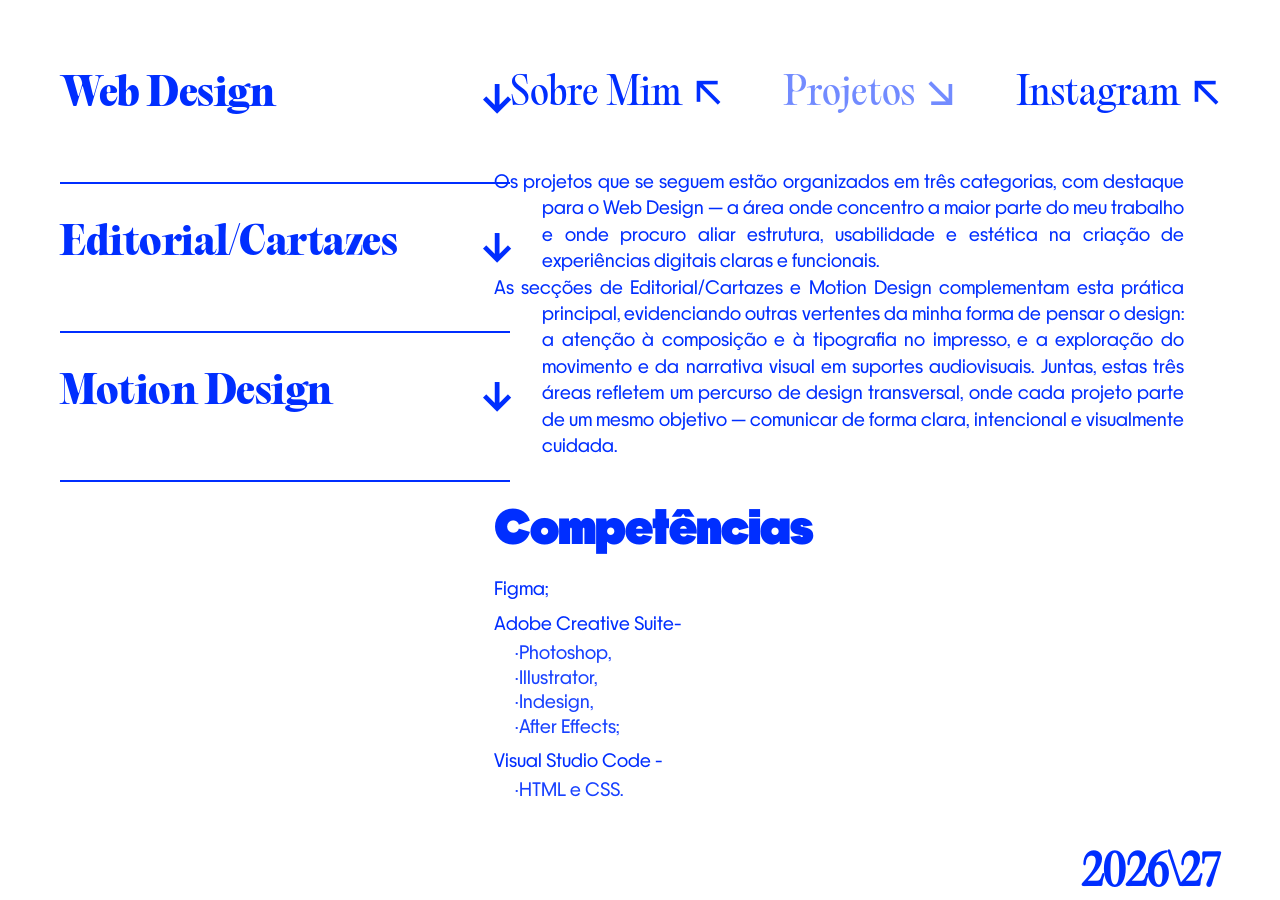
==== projetos.html @ 232752c5 "favicon" ====
<!DOCTYPE html>
<html lang="pt">
<head>
    <meta charset="UTF-8">
    <meta name="viewport" content="width=device-width, initial-scale=1.0">
    <title>Eduardo Hora — Projetos</title>
    <link rel="stylesheet" href="src/styles/styles.css">
    <link rel="icon" href="src/assets/images/favicon.png" type="image/x-icon">
</head>

<body class="projects-page">
    <div class="container">

        <aside class="sidebar projects-sidebar">
            <div class="categories-list">
                <div class="category-item">
                    <a href="#" class="category-link">Web Design <span class="arrow-down">↓</span></a>
                </div>
                <div class="category-item">
                    <a href="#" class="category-link">Editorial/Cartazes <span class="arrow-down">↓</span></a>
                </div>
                <div class="category-item">
                    <a href="#" class="category-link">Motion Design <span class="arrow-down">↓</span></a>
                </div>
            </div>
        </aside>

        <main class="main-content">
            <div class="content-wrapper">

                <nav class="navbar">
                    <a href="index.html" class="nav-link">Sobre Mim <span class="arrow">↖︎</span></a>
                    <a href="#" class="nav-link active-link">Projetos <span class="arrow">↘︎︎</span></a>
                    <a href="#" class="nav-link">Instagram <span class="arrow">↖︎</span></a>
                </nav>

                <article class="bio-section projects-section">
                    <div class="projects-desc">
                        <p class="bio-text">
                            Os projetos que se seguem estão organizados em três categorias, com destaque para o Web Design — a área onde concentro a maior parte do meu trabalho e onde procuro aliar estrutura, usabilidade e estética na criação de experiências digitais claras e funcionais.
                        </p>
                        <p class="bio-text">
                            As secções de Editorial/Cartazes e Motion Design complementam esta prática principal, evidenciando outras vertentes da minha forma de pensar o design: a atenção à composição e à tipografia no impresso, e a exploração do movimento e da narrativa visual em suportes audiovisuais. Juntas, estas três áreas refletem um percurso de design transversal, onde cada projeto parte de um mesmo objetivo — comunicar de forma clara, intencional e visualmente cuidada.
                        </p>
                    </div>

                    <div class="skills-block">
                        <h3 class="skills-title">Competências</h3>
                        <ul class="skills-list">
                            <li>Figma;</li>
                            <li>Adobe Creative Suite-
                                <ul class="skills-sublist">
                                    <li>·Photoshop,</li>
                                    <li>·Illustrator,</li>
                                    <li>·Indesign,</li>
                                    <li>·After Effects;</li>
                                </ul>
                            </li>
                            <li>Visual Studio Code -
                                <ul class="skills-sublist">
                                    <li>·HTML e CSS.</li>
                                </ul>
                            </li>
                        </ul>
                    </div>
                </article>

                <footer class="footer">
                    <span class="year-bracket">2026\27</span>
                </footer>
            </div>
        </main>
    </div>
</body>
</html>
---- src/styles/styles.css ----
@font-face {
    font-family: 'PPFrama-Black';
    src: url('../../src/assets/fonts/PPFrama-Black.otf') format('opentype');
    font-weight: 900;
    font-style: normal;
}

@font-face {
    font-family: 'PPFrama';
    src: url('../../src/assets/fonts/PPFrama-Regular.otf') format('opentype');
    font-weight: 400;
    font-style: normal;
}

@font-face {
    font-family: 'PPEditorialOld';
    src: url('../../src/assets/fonts/PPEditorialOld-Regular.otf') format('opentype');
    font-weight: 400;
    font-style: normal;
}

@font-face {
    font-family: 'PPEditorialOld-Black';
    src: url('../../src/assets/fonts/PPEditorialOld-Ultrabold.otf') format('opentype');
    font-weight: 800;
    font-style: normal;
}

* {
    margin: 0;
    padding: 0;
    box-sizing: border-box;
}

body {
    background-color: #002eff; 
    color: #ffffff;
    font-family: 'PPEditorialOld', serif;
    height: 100vh;
    overflow: hidden; 
}

body.projects-page {
    background-color: #ffffff;
    color: #002eff;
}

.container {
    display: grid;
    grid-template-columns: 450px 1fr;
    height: 100vh;
    padding: 60px;
}

.sidebar {
    position: relative;
    height: 100%;
}

.vertical-logo {
    position: absolute;
    bottom: 0;
    left: 0;
    height: 100%;       
    max-height: 100%;   
    width: auto;        
    display: block;
}

.main-content {
    display: flex;
    justify-content: flex-end;
    align-items: center;
    height: 100%;
}

.content-wrapper {
    display: flex;
    flex-direction: column;
    justify-content: flex-start;
    width: 100%;
    max-width: 760px;
    height: 100%;
    gap: 40px;
}

.navbar {
    display: flex;
    justify-content: space-between;
    width: 100%;
}

.nav-link {
    color: #ffffff;
    text-decoration: none;
    font-family: 'PPEditorialOld', serif;
    font-size: 2.4rem;
    font-weight: 400;
    transition: opacity 0.2s ease;
}

.projects-page .nav-link {
    color: #002eff;
}

.nav-link:hover {
    opacity: 0.7;
}

.sobre-mim-link {
    opacity: 0.55;
    pointer-events: none;
    cursor: default;
}

.sobre-mim-link:hover {
    opacity: 0.55;
}

.arrow {
    font-size: 2.5rem;
    display: inline-block;
    margin-left: 4px;
    font-family: 'PPFrama', sans-serif;
}

.bio-section {
    width: 100%;
    padding-right: 20px;
    margin-top: 8px;
    margin-left: -16px;
}

.greeting {
    font-family: 'PPFrama-Black', sans-serif;
    font-weight: 900;
    font-size: 2.8rem;
    margin-bottom: 1px;    
    letter-spacing: -1px;
}

.bio-text {
    font-family: 'PPFrama', sans-serif;
    font-weight: 400;
    font-size: 1.1rem;
    line-height: 1.5;
    margin-bottom: 0; 
    text-align: justify;
    padding-left: 3rem;  
    text-indent: -3rem;  
}

.bio-text:last-child {
    margin-bottom: 0;
}

.footer {
    text-align: right;
    width: 100%;
    margin-top: auto;
}

.year-bracket {
    font-family: 'PPEditorialOld', sans-serif;
    font-size: 2.6rem;
    letter-spacing: -1px;
    font-weight: 900;
}

/* pag de projetos */

.active-link {
    opacity: 0.55;
    pointer-events: none;
    cursor: default;
}

.projects-sidebar {
    display: flex;
    flex-direction: column;
    justify-content: flex-start;
    height: 100%;
}

.categories-list {
    width: 100%;
    margin-top: 10px; 
}

.category-item {
    border-bottom: 2px solid #002eff;
    padding-top: 0;
    padding-bottom: 0; 
    margin-bottom: 35px; 
}

.category-item:first-child {
    border-top: none; 
    padding-top: 0; 
}

.category-link {
    display: flex;
    justify-content: space-between;
    align-items: center;
    color: #002eff;
    text-decoration: none;
    font-family: 'PPEditorialOld-Black', serif;
    font-weight: 800;
    font-size: 2.4rem; 
    letter-spacing: -0.5px;
    transition: opacity 0.2s ease;
    padding-bottom: 60px; 
}

.category-link:hover {
    opacity: 0.7;
}

.category-link .arrow-down {
    font-size: 2.2rem; 
    font-family: 'PPFrama', sans-serif;
}

.projects-section {
    display: flex;
    flex-direction: column;
    gap: 35px; 
}

.skills-block {
    text-align: left;
}

.skills-title {
    font-family: 'PPFrama-Black', sans-serif;
    font-weight: 900;
    font-size: 2.8rem;
    letter-spacing: -1px;
    margin-bottom: 15px;
}

.skills-list {
    list-style: none; 
    font-family: 'PPFrama', sans-serif;
    font-weight: 400;
    font-size: 1.1rem; 
    line-height: 1.5;
}

.skills-list > li {
    margin-bottom: 8px;
}

.skills-sublist {
    list-style: none;
    padding-left: 20px; 
    margin-top: 4px;
}

.skills-sublist li {
    font-size: 1.1rem; 
    opacity: 0.9;
    line-height: 1.4;
}

/* responsividade geral */

@media (max-width: 768px) {

    body {
        overflow: auto;
        height: auto;
        min-height: 100vh;
    }

    .container {
        display: flex;
        flex-direction: column;
        height: auto;
        padding: 40px 24px;
        gap: 30px;
    }

    .sidebar {
        order: 1; 
        height: 220px; 
        width: 100%;
        display: flex;
        justify-content: center;
        align-items: center;
        position: relative;
        overflow: visible; 
    }

    .vertical-logo {
        position: absolute;
        transform: rotate(90deg) scale(1.4); 
        transform-origin: center center;
        
        height: 550px; 
        width: auto;
        
        max-width: none;
        bottom: auto;
        left: auto;
    }

    .main-content {
        order: 2; 
        height: auto;
        justify-content: flex-start;
        margin-top: 20px;
    }

    .content-wrapper {
        height: auto;
        gap: 30px;
    }
    .nav-link {
        font-size: 1.5rem;
    }

    .arrow {
        font-size: 1.5rem;
    }

    .bio-section {
        margin-left: 0;
        padding-right: 0;
    }

    .greeting {
        font-size: 2.2rem;
        margin-bottom: 10px;
    }

    .bio-text {
        font-size: 1rem;
        line-height: 1.6;
        text-align: left;
        padding-left: 0;  
        text-indent: 0;   
        margin-bottom: 15px;
    }

    .projects-sidebar {
        height: auto;
    }

    .categories-list {
        margin-top: 10px;
    }

    .category-item {
        margin-bottom: 15px;
    }

    .category-link {
        font-size: 1.8rem;
        padding-bottom: 15px;
    }

    .category-link .arrow-down {
        font-size: 1.6rem;
    }

    .projects-section {
        gap: 30px;
    }

    .skills-title {
        font-size: 2.2rem;
        margin-bottom: 12px;
    }

    .skills-list, 
    .skills-sublist li {
        font-size: 1rem;
    }

    .footer {
        order: 3;
        text-align: left;
        margin-top: 20px;
    }

    .year-bracket {
        font-size: 2rem;
    }
}
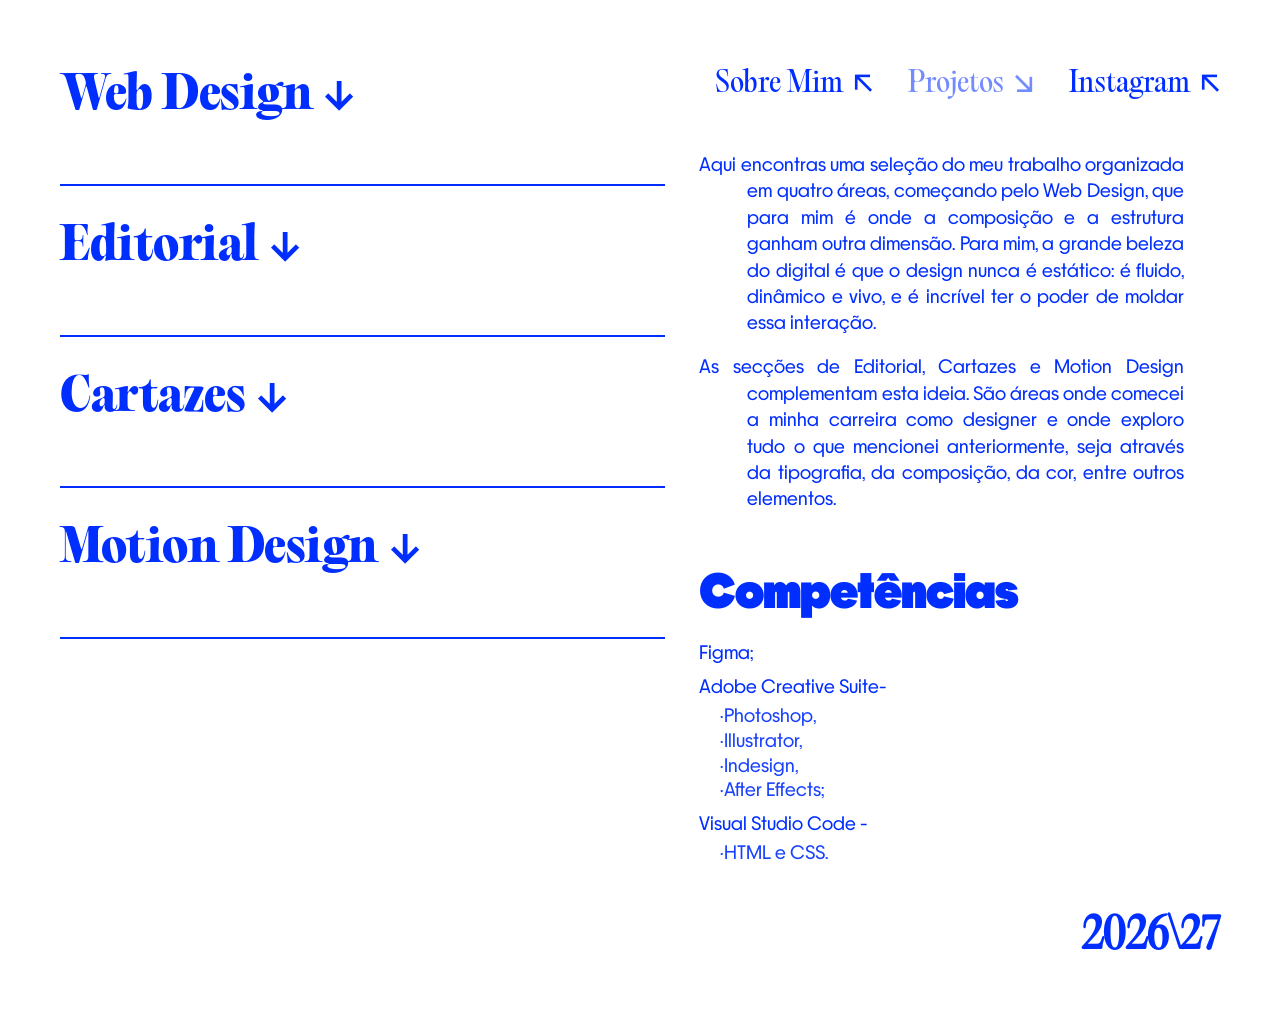
==== commit 2d57ef86: "novos textos + layout changes + assets import" ====
--- a/projetos.html
+++ b/projetos.html
@@ -1,75 +1,101 @@
-<!DOCTYPE html>
+<!doctype html>
 <html lang="pt">
-<head>
-    <meta charset="UTF-8">
-    <meta name="viewport" content="width=device-width, initial-scale=1.0">
+  <head>
+    <meta charset="UTF-8" />
+    <meta name="viewport" content="width=device-width, initial-scale=1.0" />
     <title>Eduardo Hora — Projetos</title>
-    <link rel="stylesheet" href="src/styles/styles.css">
-    <link rel="icon" href="src/assets/images/favicon.png" type="image/x-icon">
-</head>
+    <link rel="stylesheet" href="src/styles/styles.css" />
+    <link rel="icon" href="src/assets/images/favicon.png" type="image/x-icon" />
+  </head>
 
-<body class="projects-page">
+  <body class="projects-page">
     <div class="container">
+      <aside class="sidebar projects-sidebar">
+        <div class="categories-list">
+          <div class="category-item">
+            <a href="#" class="category-link"
+              >Web Design <span class="arrow-down">↓</span></a
+            >
+          </div>
+          <div class="category-item">
+            <a href="#" class="category-link"
+              >Editorial <span class="arrow-down">↓</span></a
+            >
+          </div>
+          <div class="category-item">
+            <a href="#" class="category-link"
+              >Cartazes <span class="arrow-down">↓</span></a
+            >
+          </div>
+          <div class="category-item">
+            <a href="#" class="category-link"
+              >Motion Design <span class="arrow-down">↓</span></a
+            >
+          </div>
+        </div>
+      </aside>
 
-        <aside class="sidebar projects-sidebar">
-            <div class="categories-list">
-                <div class="category-item">
-                    <a href="#" class="category-link">Web Design <span class="arrow-down">↓</span></a>
-                </div>
-                <div class="category-item">
-                    <a href="#" class="category-link">Editorial/Cartazes <span class="arrow-down">↓</span></a>
-                </div>
-                <div class="category-item">
-                    <a href="#" class="category-link">Motion Design <span class="arrow-down">↓</span></a>
-                </div>
+      <main class="main-content">
+        <div class="content-wrapper">
+          <nav class="navbar">
+            <a href="index.html" class="nav-link"
+              >Sobre Mim <span class="arrow">↖︎</span></a
+            >
+            <a href="#" class="nav-link active-link"
+              >Projetos <span class="arrow">↘︎︎</span></a
+            >
+            <a href="#" class="nav-link"
+              >Instagram <span class="arrow">↖︎</span></a
+            >
+          </nav>
+
+          <article class="bio-section projects-section">
+            <div class="projects-desc">
+              <p class="bio-text">
+                Aqui encontras uma seleção do meu trabalho organizada em quatro
+                áreas, começando pelo Web Design, que para mim é onde a
+                composição e a estrutura ganham outra dimensão. Para mim, a
+                grande beleza do digital é que o design nunca é estático: é
+                fluido, dinâmico e vivo, e é incrível ter o poder de moldar essa
+                interação.
+              </p>
+              <p class="bio-text">
+                As secções de Editorial, Cartazes e Motion Design complementam
+                esta ideia. São áreas onde comecei a minha carreira como
+                designer e onde exploro tudo o que mencionei anteriormente, seja
+                através da tipografia, da composição, da cor, entre outros
+                elementos.
+              </p>
             </div>
-        </aside>
 
-        <main class="main-content">
-            <div class="content-wrapper">
+            <div class="skills-block">
+              <h3 class="skills-title">Competências</h3>
+              <ul class="skills-list">
+                <li>Figma;</li>
+                <li>
+                  Adobe Creative Suite-
+                  <ul class="skills-sublist">
+                    <li>·Photoshop,</li>
+                    <li>·Illustrator,</li>
+                    <li>·Indesign,</li>
+                    <li>·After Effects;</li>
+                  </ul>
+                </li>
+                <li>
+                  Visual Studio Code -
+                  <ul class="skills-sublist">
+                    <li>·HTML e CSS.</li>
+                  </ul>
+                </li>
+              </ul>
+            </div>
+          </article>
 
-                <nav class="navbar">
-                    <a href="index.html" class="nav-link">Sobre Mim <span class="arrow">↖︎</span></a>
-                    <a href="#" class="nav-link active-link">Projetos <span class="arrow">↘︎︎</span></a>
-                    <a href="#" class="nav-link">Instagram <span class="arrow">↖︎</span></a>
-                </nav>
-
-                <article class="bio-section projects-section">
-                    <div class="projects-desc">
-                        <p class="bio-text">
-                            Os projetos que se seguem estão organizados em três categorias, com destaque para o Web Design — a área onde concentro a maior parte do meu trabalho e onde procuro aliar estrutura, usabilidade e estética na criação de experiências digitais claras e funcionais.
-                        </p>
-                        <p class="bio-text">
-                            As secções de Editorial/Cartazes e Motion Design complementam esta prática principal, evidenciando outras vertentes da minha forma de pensar o design: a atenção à composição e à tipografia no impresso, e a exploração do movimento e da narrativa visual em suportes audiovisuais. Juntas, estas três áreas refletem um percurso de design transversal, onde cada projeto parte de um mesmo objetivo — comunicar de forma clara, intencional e visualmente cuidada.
-                        </p>
-                    </div>
-
-                    <div class="skills-block">
-                        <h3 class="skills-title">Competências</h3>
-                        <ul class="skills-list">
-                            <li>Figma;</li>
-                            <li>Adobe Creative Suite-
-                                <ul class="skills-sublist">
-                                    <li>·Photoshop,</li>
-                                    <li>·Illustrator,</li>
-                                    <li>·Indesign,</li>
-                                    <li>·After Effects;</li>
-                                </ul>
-                            </li>
-                            <li>Visual Studio Code -
-                                <ul class="skills-sublist">
-                                    <li>·HTML e CSS.</li>
-                                </ul>
-                            </li>
-                        </ul>
-                    </div>
-                </article>
-
-                <footer class="footer">
-                    <span class="year-bracket">2026\27</span>
-                </footer>
-            </div>
-        </main>
+          <footer class="footer">
+            <span class="year-bracket">2026\27</span>
+          </footer>
+        </div>
+      </main>
     </div>
-</body>
-</html>+  </body>
+</html>
--- a/src/styles/styles.css
+++ b/src/styles/styles.css
@@ -1,391 +1,417 @@
 @font-face {
-    font-family: 'PPFrama-Black';
-    src: url('../../src/assets/fonts/PPFrama-Black.otf') format('opentype');
-    font-weight: 900;
-    font-style: normal;
+  font-family: "PPFrama-Black";
+  src: url("../../src/assets/fonts/PPFrama-Black.otf") format("opentype");
+  font-weight: 900;
+  font-style: normal;
 }
 
 @font-face {
-    font-family: 'PPFrama';
-    src: url('../../src/assets/fonts/PPFrama-Regular.otf') format('opentype');
-    font-weight: 400;
-    font-style: normal;
+  font-family: "PPFrama";
+  src: url("../../src/assets/fonts/PPFrama-Regular.otf") format("opentype");
+  font-weight: 400;
+  font-style: normal;
 }
 
 @font-face {
-    font-family: 'PPEditorialOld';
-    src: url('../../src/assets/fonts/PPEditorialOld-Regular.otf') format('opentype');
-    font-weight: 400;
-    font-style: normal;
+  font-family: "PPEditorialOld";
+  src: url("../../src/assets/fonts/PPEditorialOld-Regular.otf")
+    format("opentype");
+  font-weight: 400;
+  font-style: normal;
 }
 
 @font-face {
-    font-family: 'PPEditorialOld-Black';
-    src: url('../../src/assets/fonts/PPEditorialOld-Ultrabold.otf') format('opentype');
-    font-weight: 800;
-    font-style: normal;
+  font-family: "PPEditorialOld-Black";
+  src: url("../../src/assets/fonts/PPEditorialOld-Ultrabold.otf")
+    format("opentype");
+  font-weight: 800;
+  font-style: normal;
 }
 
 * {
-    margin: 0;
-    padding: 0;
-    box-sizing: border-box;
+  margin: 0;
+  padding: 0;
+  box-sizing: border-box;
+}
+
+::selection {
+  background-color: #002eff;
+  color: #ffffff;
+}
+
+::-moz-selection {
+  background-color: #002eff;
+  color: #ffffff;
 }
 
 body {
-    background-color: #002eff; 
-    color: #ffffff;
-    font-family: 'PPEditorialOld', serif;
-    height: 100vh;
-    overflow: hidden; 
+  background-color: #002eff;
+  color: #ffffff;
+  font-family: "PPEditorialOld", serif;
+  height: 100vh;
+  overflow: hidden;
 }
 
 body.projects-page {
-    background-color: #ffffff;
-    color: #002eff;
+  background-color: #ffffff;
+  color: #002eff;
+  height: auto;
+  min-height: 100vh;
+  overflow-y: auto;
 }
 
 .container {
-    display: grid;
-    grid-template-columns: 450px 1fr;
-    height: 100vh;
-    padding: 60px;
-}
-
+  display: grid;
+  grid-template-columns: 1.2fr 1fr;
+
+  column-gap: 50px;
+
+  height: auto;
+  min-height: 100vh;
+  padding: 60px;
+}
 .sidebar {
-    position: relative;
-    height: 100%;
+  position: relative;
+  height: 100%;
 }
 
 .vertical-logo {
-    position: absolute;
-    bottom: 0;
-    left: 0;
-    height: 100%;       
-    max-height: 100%;   
-    width: auto;        
-    display: block;
+  position: absolute;
+  bottom: 0;
+  left: 0;
+  height: 100%;
+  max-height: 100%;
+  width: auto;
+  display: block;
 }
 
 .main-content {
-    display: flex;
-    justify-content: flex-end;
-    align-items: center;
-    height: 100%;
+  display: flex;
+  justify-content: flex-start;
+  align-items: flex-start;
+  height: auto;
+  width: 100%;
 }
 
 .content-wrapper {
+  display: flex;
+  flex-direction: column;
+  justify-content: flex-start;
+  width: 100%;
+  max-width: 100%;
+  gap: 40px;
+}
+
+.navbar {
+  display: flex;
+  justify-content: space-between;
+  width: 100%;
+}
+
+.nav-link {
+  color: #ffffff;
+  text-decoration: none;
+  font-family: "PPEditorialOld", serif;
+  font-size: 1.8rem;
+  font-weight: 400;
+  transition: opacity 0.2s ease;
+}
+
+.projects-page .nav-link {
+  color: #002eff;
+}
+
+.nav-link:hover {
+  opacity: 0.7;
+}
+
+.sobre-mim-link {
+  opacity: 0.55;
+  pointer-events: none;
+  cursor: default;
+}
+
+.sobre-mim-link:hover {
+  opacity: 0.55;
+}
+
+.arrow {
+  font-size: 1.8rem;
+  display: inline-block;
+  margin-left: 4px;
+  font-family: "PPFrama", sans-serif;
+}
+
+.bio-section {
+  width: 100%;
+  padding-right: 20px;
+  margin-top: 8px;
+  margin-left: -16px;
+}
+
+.greeting {
+  font-family: "PPFrama-Black", sans-serif;
+  font-weight: 900;
+  font-size: 2.8rem;
+  margin-bottom: 1px;
+  letter-spacing: -1px;
+}
+
+.bio-text {
+  font-family: "PPFrama", sans-serif;
+  font-weight: 400;
+  font-size: 1.1rem;
+  line-height: 1.5;
+  margin-bottom: 1em;
+  text-align: justify;
+  padding-left: 3rem;
+  text-indent: -3rem;
+}
+
+.bio-text:last-child {
+  margin-bottom: 0;
+}
+
+.footer {
+  text-align: right;
+  width: 100%;
+  margin-top: auto;
+}
+
+.year-bracket {
+  font-family: "PPEditorialOld", sans-serif;
+  font-size: 2.6rem;
+  letter-spacing: -1px;
+  font-weight: 900;
+}
+
+/* pag de projetos */
+
+.active-link {
+  opacity: 0.55;
+  pointer-events: none;
+  cursor: default;
+}
+
+.projects-sidebar {
+  display: flex;
+  flex-direction: column;
+  justify-content: flex-start;
+  height: 100%;
+  width: 100%;
+}
+
+.categories-list {
+  width: 100%;
+  margin-top: 10px;
+}
+
+.category-item {
+  border-bottom: 2px solid #002eff;
+  width: 100%;
+  padding-top: 0;
+  padding-bottom: 0;
+  margin-bottom: 35px;
+}
+
+.category-item:first-child {
+  border-top: none;
+  padding-top: 0;
+}
+
+.category-link {
+  display: flex;
+  justify-content: flex-start;
+  align-items: baseline;
+  gap: 12px;
+  color: #002eff;
+  text-decoration: none;
+  font-family: "PPEditorialOld-Black", serif;
+  font-weight: 800;
+  font-size: 2.8rem;
+  letter-spacing: -0.5px;
+  transition: opacity 0.2s ease;
+  padding-bottom: 60px;
+  width: 100%;
+}
+
+.category-link:hover {
+  opacity: 0.7;
+}
+
+.category-link .arrow-down {
+  font-size: 2.2rem;
+  font-family: "PPFrama", sans-serif;
+  margin-left: 0;
+  line-height: 1;
+  position: relative;
+  top: -2px;
+}
+
+.projects-section {
+  display: flex;
+  flex-direction: column;
+  gap: 35px;
+}
+
+.skills-block {
+  text-align: left;
+  margin-top: 10px;
+}
+
+.skills-title {
+  font-family: "PPFrama-Black", sans-serif;
+  font-weight: 900;
+  font-size: 2.8rem;
+  letter-spacing: -1px;
+  margin-bottom: 15px;
+}
+
+.skills-list {
+  list-style: none;
+  font-family: "PPFrama", sans-serif;
+  font-weight: 400;
+  font-size: 1.1rem;
+  line-height: 1.5;
+}
+
+.skills-list > li {
+  margin-bottom: 8px;
+}
+
+.skills-sublist {
+  list-style: none;
+  padding-left: 20px;
+  margin-top: 4px;
+}
+
+.skills-sublist li {
+  font-size: 1.1rem;
+  opacity: 0.9;
+  line-height: 1.4;
+}
+
+/* responsividade geral */
+
+@media (max-width: 768px) {
+  body {
+    overflow: auto;
+    height: auto;
+    min-height: 100vh;
+  }
+
+  .container {
     display: flex;
     flex-direction: column;
+    height: auto;
+    padding: 40px 24px;
+    gap: 30px;
+  }
+
+  .sidebar {
+    order: 1;
+    height: 220px;
+    width: 100%;
+    display: flex;
+    justify-content: center;
+    align-items: center;
+    position: relative;
+    overflow: visible;
+  }
+
+  .vertical-logo {
+    position: absolute;
+    transform: rotate(90deg) scale(1.4);
+    transform-origin: center center;
+
+    height: 550px;
+    width: auto;
+
+    max-width: none;
+    bottom: auto;
+    left: auto;
+  }
+
+  .main-content {
+    order: 2;
+    height: auto;
     justify-content: flex-start;
-    width: 100%;
-    max-width: 760px;
-    height: 100%;
-    gap: 40px;
-}
-
-.navbar {
-    display: flex;
-    justify-content: space-between;
-    width: 100%;
-}
-
-.nav-link {
-    color: #ffffff;
-    text-decoration: none;
-    font-family: 'PPEditorialOld', serif;
-    font-size: 2.4rem;
-    font-weight: 400;
-    transition: opacity 0.2s ease;
-}
-
-.projects-page .nav-link {
-    color: #002eff;
-}
-
-.nav-link:hover {
-    opacity: 0.7;
-}
-
-.sobre-mim-link {
-    opacity: 0.55;
-    pointer-events: none;
-    cursor: default;
-}
-
-.sobre-mim-link:hover {
-    opacity: 0.55;
-}
-
-.arrow {
-    font-size: 2.5rem;
-    display: inline-block;
-    margin-left: 4px;
-    font-family: 'PPFrama', sans-serif;
-}
-
-.bio-section {
-    width: 100%;
-    padding-right: 20px;
-    margin-top: 8px;
-    margin-left: -16px;
-}
-
-.greeting {
-    font-family: 'PPFrama-Black', sans-serif;
-    font-weight: 900;
-    font-size: 2.8rem;
-    margin-bottom: 1px;    
-    letter-spacing: -1px;
-}
-
-.bio-text {
-    font-family: 'PPFrama', sans-serif;
-    font-weight: 400;
-    font-size: 1.1rem;
-    line-height: 1.5;
-    margin-bottom: 0; 
-    text-align: justify;
-    padding-left: 3rem;  
-    text-indent: -3rem;  
-}
-
-.bio-text:last-child {
-    margin-bottom: 0;
-}
-
-.footer {
-    text-align: right;
-    width: 100%;
-    margin-top: auto;
-}
-
-.year-bracket {
-    font-family: 'PPEditorialOld', sans-serif;
-    font-size: 2.6rem;
-    letter-spacing: -1px;
-    font-weight: 900;
-}
-
-/* pag de projetos */
-
-.active-link {
-    opacity: 0.55;
-    pointer-events: none;
-    cursor: default;
-}
-
-.projects-sidebar {
-    display: flex;
-    flex-direction: column;
-    justify-content: flex-start;
-    height: 100%;
-}
-
-.categories-list {
-    width: 100%;
-    margin-top: 10px; 
-}
-
-.category-item {
-    border-bottom: 2px solid #002eff;
-    padding-top: 0;
-    padding-bottom: 0; 
-    margin-bottom: 35px; 
-}
-
-.category-item:first-child {
-    border-top: none; 
-    padding-top: 0; 
-}
-
-.category-link {
-    display: flex;
-    justify-content: space-between;
-    align-items: center;
-    color: #002eff;
-    text-decoration: none;
-    font-family: 'PPEditorialOld-Black', serif;
-    font-weight: 800;
-    font-size: 2.4rem; 
-    letter-spacing: -0.5px;
-    transition: opacity 0.2s ease;
-    padding-bottom: 60px; 
-}
-
-.category-link:hover {
-    opacity: 0.7;
-}
-
-.category-link .arrow-down {
-    font-size: 2.2rem; 
-    font-family: 'PPFrama', sans-serif;
-}
-
-.projects-section {
-    display: flex;
-    flex-direction: column;
-    gap: 35px; 
-}
-
-.skills-block {
+    margin-top: 20px;
+  }
+
+  .content-wrapper {
+    height: auto;
+    gap: 30px;
+  }
+  .nav-link {
+    font-size: 1.5rem;
+  }
+
+  .arrow {
+    font-size: 1.5rem;
+  }
+
+  .bio-section {
+    margin-left: 0;
+    padding-right: 0;
+  }
+
+  .greeting {
+    font-size: 2.2rem;
+    margin-bottom: 10px;
+  }
+
+  .bio-text {
+    font-size: 1rem;
+    line-height: 1.6;
     text-align: left;
-}
-
-.skills-title {
-    font-family: 'PPFrama-Black', sans-serif;
-    font-weight: 900;
-    font-size: 2.8rem;
-    letter-spacing: -1px;
+    padding-left: 0;
+    text-indent: 0;
     margin-bottom: 15px;
-}
-
-.skills-list {
-    list-style: none; 
-    font-family: 'PPFrama', sans-serif;
-    font-weight: 400;
-    font-size: 1.1rem; 
-    line-height: 1.5;
-}
-
-.skills-list > li {
-    margin-bottom: 8px;
-}
-
-.skills-sublist {
-    list-style: none;
-    padding-left: 20px; 
-    margin-top: 4px;
-}
-
-.skills-sublist li {
-    font-size: 1.1rem; 
-    opacity: 0.9;
-    line-height: 1.4;
-}
-
-/* responsividade geral */
-
-@media (max-width: 768px) {
-
-    body {
-        overflow: auto;
-        height: auto;
-        min-height: 100vh;
-    }
-
-    .container {
-        display: flex;
-        flex-direction: column;
-        height: auto;
-        padding: 40px 24px;
-        gap: 30px;
-    }
-
-    .sidebar {
-        order: 1; 
-        height: 220px; 
-        width: 100%;
-        display: flex;
-        justify-content: center;
-        align-items: center;
-        position: relative;
-        overflow: visible; 
-    }
-
-    .vertical-logo {
-        position: absolute;
-        transform: rotate(90deg) scale(1.4); 
-        transform-origin: center center;
-        
-        height: 550px; 
-        width: auto;
-        
-        max-width: none;
-        bottom: auto;
-        left: auto;
-    }
-
-    .main-content {
-        order: 2; 
-        height: auto;
-        justify-content: flex-start;
-        margin-top: 20px;
-    }
-
-    .content-wrapper {
-        height: auto;
-        gap: 30px;
-    }
-    .nav-link {
-        font-size: 1.5rem;
-    }
-
-    .arrow {
-        font-size: 1.5rem;
-    }
-
-    .bio-section {
-        margin-left: 0;
-        padding-right: 0;
-    }
-
-    .greeting {
-        font-size: 2.2rem;
-        margin-bottom: 10px;
-    }
-
-    .bio-text {
-        font-size: 1rem;
-        line-height: 1.6;
-        text-align: left;
-        padding-left: 0;  
-        text-indent: 0;   
-        margin-bottom: 15px;
-    }
-
-    .projects-sidebar {
-        height: auto;
-    }
-
-    .categories-list {
-        margin-top: 10px;
-    }
-
-    .category-item {
-        margin-bottom: 15px;
-    }
-
-    .category-link {
-        font-size: 1.8rem;
-        padding-bottom: 15px;
-    }
-
-    .category-link .arrow-down {
-        font-size: 1.6rem;
-    }
-
-    .projects-section {
-        gap: 30px;
-    }
-
-    .skills-title {
-        font-size: 2.2rem;
-        margin-bottom: 12px;
-    }
-
-    .skills-list, 
-    .skills-sublist li {
-        font-size: 1rem;
-    }
-
-    .footer {
-        order: 3;
-        text-align: left;
-        margin-top: 20px;
-    }
-
-    .year-bracket {
-        font-size: 2rem;
-    }
-}+  }
+
+  .projects-sidebar {
+    height: auto;
+  }
+
+  .categories-list {
+    margin-top: 10px;
+  }
+
+  .category-item {
+    margin-bottom: 15px;
+  }
+
+  .category-link {
+    font-size: 1.8rem;
+    padding-bottom: 15px;
+  }
+
+  .category-link .arrow-down {
+    font-size: 1.6rem;
+  }
+
+  .projects-section {
+    gap: 30px;
+  }
+
+  .skills-title {
+    font-size: 2.2rem;
+    margin-bottom: 12px;
+  }
+
+  .skills-list,
+  .skills-sublist li {
+    font-size: 1rem;
+  }
+
+  .footer {
+    order: 3;
+    text-align: left;
+    margin-top: 20px;
+  }
+
+  .year-bracket {
+    font-size: 2rem;
+  }
+}
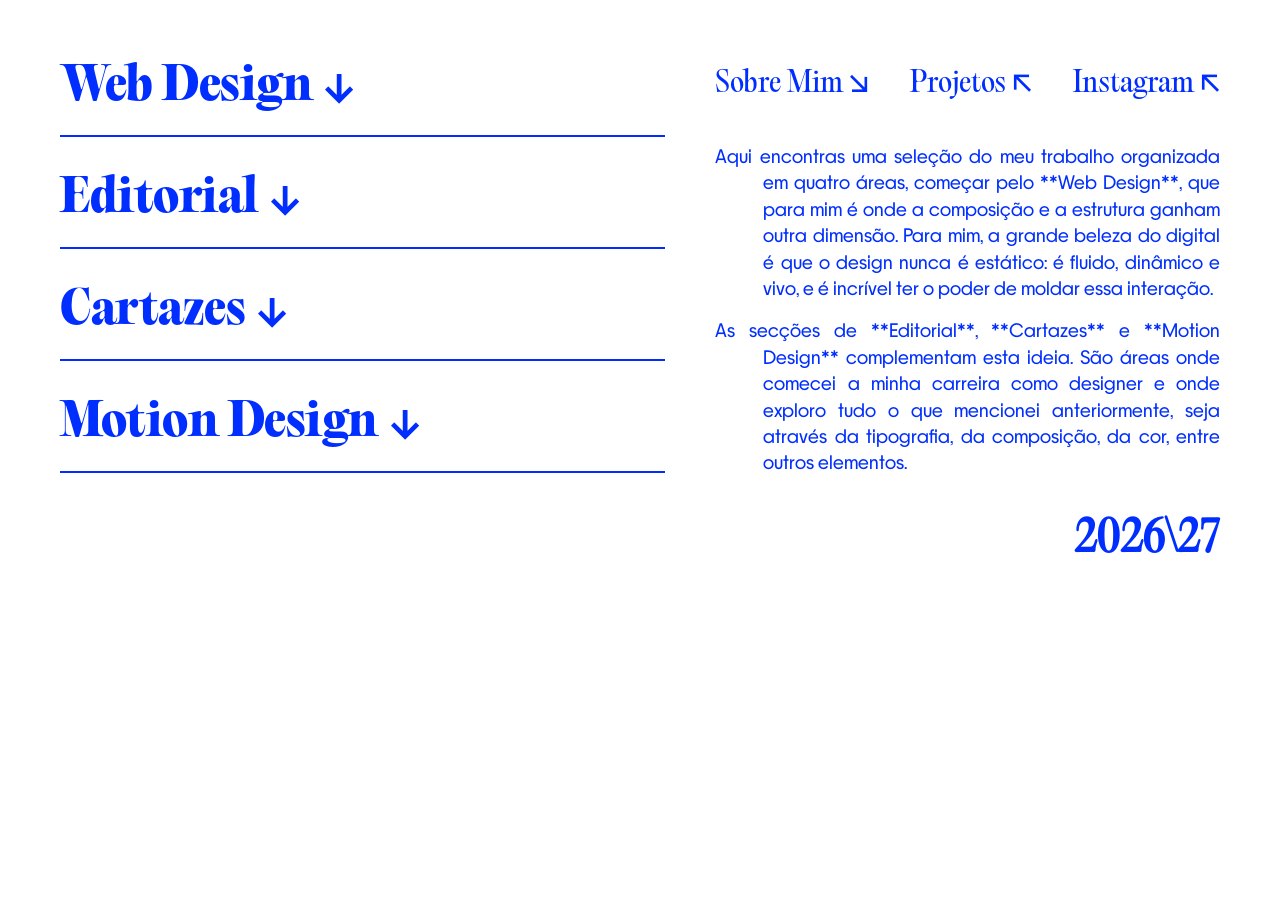
==== commit 3947eb37: "implementação web design e cartazes, fix de alguns elementos estéticos" ====
--- a/projetos.html
+++ b/projetos.html
@@ -7,30 +7,191 @@
     <link rel="stylesheet" href="src/styles/styles.css" />
     <link rel="icon" href="src/assets/images/favicon.png" type="image/x-icon" />
   </head>
-
   <body class="projects-page">
-    <div class="container">
+    <div class="container" id="main-container">
       <aside class="sidebar projects-sidebar">
-        <div class="categories-list">
-          <div class="category-item">
-            <a href="#" class="category-link"
-              >Web Design <span class="arrow-down">↓</span></a
-            >
-          </div>
-          <div class="category-item">
-            <a href="#" class="category-link"
-              >Editorial <span class="arrow-down">↓</span></a
-            >
-          </div>
-          <div class="category-item">
-            <a href="#" class="category-link"
-              >Cartazes <span class="arrow-down">↓</span></a
-            >
-          </div>
-          <div class="category-item">
-            <a href="#" class="category-link"
-              >Motion Design <span class="arrow-down">↓</span></a
-            >
+        <div class="categories-list" id="categories-list">
+          <div class="category-item" id="cat-webdesign">
+            <button class="category-link" onclick="toggleCategory('webdesign')">
+              <span>Web Design</span>
+              <span class="arrow-down">↓</span>
+            </button>
+
+            <div class="project-drawer">
+              <div class="drawer-header">
+                <a
+                  href="#"
+                  id="site-url"
+                  target="_blank"
+                  class="visit-site-link"
+                  >Visita o Site ↗︎</a
+                >
+              </div>
+
+              <div class="project-preview-container">
+                <div class="iframe-wrapper">
+                  <iframe
+                    id="project-iframe"
+                    src=""
+                    title="Preview Web Design"
+                  ></iframe>
+                </div>
+              </div>
+
+              <div class="drawer-controls-bar">
+                <button
+                  class="icon-btn back-btn"
+                  onclick="closeCategories()"
+                  title="Voltar às categorias"
+                >
+                  ←
+                </button>
+                <div class="arrow-navigation">
+                  <button
+                    class="icon-btn nav-btn"
+                    onclick="prevProject()"
+                    title="Anterior"
+                  >
+                    ←
+                  </button>
+                  <button
+                    class="icon-btn nav-btn"
+                    onclick="nextProject()"
+                    title="Seguinte"
+                  >
+                    →
+                  </button>
+                </div>
+              </div>
+            </div>
+          </div>
+
+          <div class="category-item" id="cat-editorial">
+            <button class="category-link" onclick="toggleCategory('editorial')">
+              <span>Editorial</span>
+              <span class="arrow-down">↓</span>
+            </button>
+
+            <div class="project-drawer">
+              <div class="placeholder-box">
+                <p>Projetos de Editorial em breve.</p>
+              </div>
+
+              <div class="drawer-controls-bar">
+                <button
+                  class="icon-btn back-btn"
+                  onclick="closeCategories()"
+                  title="Voltar às categorias"
+                >
+                  ←
+                </button>
+              </div>
+            </div>
+          </div>
+
+          <div class="category-item" id="cat-cartazes">
+            <button class="category-link" onclick="toggleCategory('cartazes')">
+              <span>Cartazes</span>
+              <span class="arrow-down">↓</span>
+            </button>
+
+            <div class="project-drawer posters-drawer">
+              <div class="posters-scroll-container" id="posters-scroll">
+                <img
+                  src="src/assets/projects/cartazes/1.png"
+                  alt="Cartaz 1"
+                  onclick="openFullscreenImage(0)"
+                />
+                <img
+                  src="src/assets/projects/cartazes/2.png"
+                  alt="Cartaz 2"
+                  onclick="openFullscreenImage(1)"
+                />
+                <img
+                  src="src/assets/projects/cartazes/3.png"
+                  alt="Cartaz 3"
+                  onclick="openFullscreenImage(2)"
+                />
+                <img
+                  src="src/assets/projects/cartazes/4.png"
+                  alt="Cartaz 4"
+                  onclick="openFullscreenImage(3)"
+                />
+                <img
+                  src="src/assets/projects/cartazes/5.png"
+                  alt="Cartaz 5"
+                  onclick="openFullscreenImage(4)"
+                />
+                <img
+                  src="src/assets/projects/cartazes/6.png"
+                  alt="Cartaz 6"
+                  onclick="openFullscreenImage(5)"
+                />
+                <img
+                  src="src/assets/projects/cartazes/7.png"
+                  alt="Cartaz 7"
+                  onclick="openFullscreenImage(6)"
+                />
+                <img
+                  src="src/assets/projects/cartazes/8.png"
+                  alt="Cartaz 8"
+                  onclick="openFullscreenImage(7)"
+                />
+                <img
+                  src="src/assets/projects/cartazes/9.jpg"
+                  alt="Cartaz 9"
+                  onclick="openFullscreenImage(8)"
+                />
+                <img
+                  src="src/assets/projects/cartazes/10.png"
+                  alt="Cartaz 10"
+                  onclick="openFullscreenImage(9)"
+                />
+                <img
+                  src="src/assets/projects/cartazes/11.png"
+                  alt="Cartaz 11"
+                  onclick="openFullscreenImage(10)"
+                />
+                <img
+                  src="src/assets/projects/cartazes/12.png"
+                  alt="Cartaz 12"
+                  onclick="openFullscreenImage(11)"
+                />
+              </div>
+
+              <div class="drawer-controls-bar">
+                <button
+                  class="icon-btn back-btn"
+                  onclick="closeCategories()"
+                  title="Voltar às categorias"
+                >
+                  ←
+                </button>
+              </div>
+            </div>
+          </div>
+
+          <div class="category-item" id="cat-motion">
+            <button class="category-link" onclick="toggleCategory('motion')">
+              <span>Motion Design</span>
+              <span class="arrow-down">↓</span>
+            </button>
+
+            <div class="project-drawer">
+              <div class="placeholder-box">
+                <p>Projetos de Motion Design em breve.</p>
+              </div>
+
+              <div class="drawer-controls-bar">
+                <button
+                  class="icon-btn back-btn"
+                  onclick="closeCategories()"
+                  title="Voltar às categorias"
+                >
+                  ←
+                </button>
+              </div>
+            </div>
           </div>
         </div>
       </aside>
@@ -39,55 +200,43 @@
         <div class="content-wrapper">
           <nav class="navbar">
             <a href="index.html" class="nav-link"
-              >Sobre Mim <span class="arrow">↖︎</span></a
+              >Sobre Mim <span class="nav-arrow">&#x2198;</span></a
             >
-            <a href="#" class="nav-link active-link"
-              >Projetos <span class="arrow">↘︎︎</span></a
+            <a href="projetos.html" class="nav-link"
+              >Projetos <span class="nav-arrow">&#x2196;</span></a
             >
-            <a href="#" class="nav-link"
-              >Instagram <span class="arrow">↖︎</span></a
+            <a
+              href="https://www.instagram.com/in__tiime/"
+              target="_blank"
+              class="nav-link"
+              >Instagram <span class="nav-arrow">&#x2196;</span></a
             >
           </nav>
 
           <article class="bio-section projects-section">
-            <div class="projects-desc">
+            <div id="default-info" class="info-block">
               <p class="bio-text">
                 Aqui encontras uma seleção do meu trabalho organizada em quatro
-                áreas, começando pelo Web Design, que para mim é onde a
+                áreas, começar pelo **Web Design**, que para mim é onde a
                 composição e a estrutura ganham outra dimensão. Para mim, a
                 grande beleza do digital é que o design nunca é estático: é
                 fluido, dinâmico e vivo, e é incrível ter o poder de moldar essa
                 interação.
               </p>
               <p class="bio-text">
-                As secções de Editorial, Cartazes e Motion Design complementam
-                esta ideia. São áreas onde comecei a minha carreira como
-                designer e onde exploro tudo o que mencionei anteriormente, seja
-                através da tipografia, da composição, da cor, entre outros
+                As secções de **Editorial**, **Cartazes** e **Motion Design**
+                complementam esta ideia. São áreas onde comecei a minha carreira
+                como designer e onde exploro tudo o que mencionei anteriormente,
+                seja através da tipografia, da composição, da cor, entre outros
                 elementos.
               </p>
             </div>
 
-            <div class="skills-block">
-              <h3 class="skills-title">Competências</h3>
-              <ul class="skills-list">
-                <li>Figma;</li>
-                <li>
-                  Adobe Creative Suite-
-                  <ul class="skills-sublist">
-                    <li>·Photoshop,</li>
-                    <li>·Illustrator,</li>
-                    <li>·Indesign,</li>
-                    <li>·After Effects;</li>
-                  </ul>
-                </li>
-                <li>
-                  Visual Studio Code -
-                  <ul class="skills-sublist">
-                    <li>·HTML e CSS.</li>
-                  </ul>
-                </li>
-              </ul>
+            <div id="project-info" class="info-block" style="display: none">
+              <div class="project-meta">
+                <p class="project-note" id="project-note"></p>
+                <p class="project-caption" id="project-caption"></p>
+              </div>
             </div>
           </article>
 
@@ -97,5 +246,36 @@
         </div>
       </main>
     </div>
+
+    <div
+      id="fullscreen-overlay"
+      class="fullscreen-overlay"
+      style="display: none"
+    >
+      <button
+        class="fullscreen-close-btn"
+        onclick="closeFullscreen()"
+        title="Fechar"
+      >
+        ×
+      </button>
+      <button
+        class="fullscreen-nav-btn prev-btn"
+        onclick="prevFullscreenImage()"
+        title="Anterior"
+      >
+        ←
+      </button>
+      <div class="fullscreen-content" id="fullscreen-content"></div>
+      <button
+        class="fullscreen-nav-btn next-btn"
+        onclick="nextFullscreenImage()"
+        title="Seguinte"
+      >
+        →
+      </button>
+    </div>
+
+    <script src="src/js/main.js"></script>
   </body>
 </html>
--- a/src/styles/styles.css
+++ b/src/styles/styles.css
@@ -9,6 +9,13 @@
   font-family: "PPFrama";
   src: url("../../src/assets/fonts/PPFrama-Regular.otf") format("opentype");
   font-weight: 400;
+  font-style: normal;
+}
+
+@font-face {
+  font-family: "PPFrama-Extralight";
+  src: url("../../src/assets/fonts/PPFrama-Extralight.otf") format("opentype");
+  font-weight: 200;
   font-style: normal;
 }
 
@@ -34,63 +41,35 @@
   box-sizing: border-box;
 }
 
-::selection {
-  background-color: #002eff;
-  color: #ffffff;
-}
-
-::-moz-selection {
-  background-color: #002eff;
-  color: #ffffff;
-}
-
-body {
-  background-color: #002eff;
-  color: #ffffff;
-  font-family: "PPEditorialOld", serif;
-  height: 100vh;
-  overflow: hidden;
-}
-
-body.projects-page {
-  background-color: #ffffff;
-  color: #002eff;
-  height: auto;
-  min-height: 100vh;
-  overflow-y: auto;
+.nav-arrow,
+.arrow-down,
+.icon-btn,
+.nav-btn,
+.back-btn,
+.fullscreen-nav-btn {
+  font-family: "PPFrama", sans-serif !important;
+  font-style: normal !important;
+  font-variant: normal !important;
+  text-transform: none;
 }
 
 .container {
   display: grid;
   grid-template-columns: 1.2fr 1fr;
-
   column-gap: 50px;
-
-  height: auto;
+  align-items: start;
   min-height: 100vh;
   padding: 60px;
 }
-.sidebar {
-  position: relative;
-  height: 100%;
-}
-
-.vertical-logo {
-  position: absolute;
-  bottom: 0;
-  left: 0;
-  height: 100%;
-  max-height: 100%;
-  width: auto;
-  display: block;
-}
 
 .main-content {
   display: flex;
   justify-content: flex-start;
   align-items: flex-start;
-  height: auto;
-  width: 100%;
+  width: 100%;
+  min-height: calc(100vh - 120px);
+  position: sticky;
+  top: 60px;
 }
 
 .content-wrapper {
@@ -98,7 +77,7 @@
   flex-direction: column;
   justify-content: flex-start;
   width: 100%;
-  max-width: 100%;
+  height: 100%;
   gap: 40px;
 }
 
@@ -109,7 +88,6 @@
 }
 
 .nav-link {
-  color: #ffffff;
   text-decoration: none;
   font-family: "PPEditorialOld", serif;
   font-size: 1.8rem;
@@ -117,301 +95,525 @@
   transition: opacity 0.2s ease;
 }
 
-.projects-page .nav-link {
-  color: #002eff;
-}
-
 .nav-link:hover {
   opacity: 0.7;
 }
 
-.sobre-mim-link {
+.active-link {
   opacity: 0.55;
   pointer-events: none;
-  cursor: default;
-}
-
-.sobre-mim-link:hover {
-  opacity: 0.55;
-}
-
-.arrow {
-  font-size: 1.8rem;
-  display: inline-block;
-  margin-left: 4px;
+}
+
+.footer {
+  text-align: right;
+  width: 100%;
+  margin-top: 0;
+}
+
+.year-bracket {
+  font-family: "PPEditorialOld", serif;
+  font-size: 2.6rem;
+  font-weight: 900;
+}
+
+body.home-page {
+  background-color: #002eff;
+  color: #ffffff;
+  min-height: 100vh;
+  overflow-x: hidden;
+  overflow-y: auto;
+}
+
+body.home-page ::selection {
+  background-color: #ffffff;
+  color: #002eff;
+}
+
+body.home-page ::-moz-selection {
+  background-color: #ffffff;
+  color: #002eff;
+}
+
+body.home-page .container {
+  grid-template-columns: 1.2fr 1fr;
+  align-items: stretch;
+}
+
+.home-sidebar {
+  width: 100%;
+  min-height: calc(100vh - 120px);
+  display: flex;
+  align-items: flex-start;
+  justify-content: flex-start;
+}
+
+.home-title-img {
+  width: 100%;
+  max-width: 100%;
+  max-height: 87vh;
+  height: auto;
+  object-fit: contain;
+  object-position: top left;
+}
+
+body.home-page .nav-link {
+  color: #ffffff;
+}
+
+body.home-page .bio-section {
+  display: flex;
+  flex-direction: column;
+  gap: 16px;
+  margin-top: 0;
+  margin-bottom: 0;
+}
+
+body.home-page .greeting {
+  font-family: "PPFrama-Black", sans-serif;
+  font-size: 2.2rem;
+  font-weight: 900;
+  color: #ffffff;
+}
+
+body.home-page .bio-text,
+body.home-page .bio-section p {
   font-family: "PPFrama", sans-serif;
-}
-
-.bio-section {
-  width: 100%;
-  padding-right: 20px;
-  margin-top: 8px;
-  margin-left: -16px;
-}
-
-.greeting {
-  font-family: "PPFrama-Black", sans-serif;
-  font-weight: 900;
-  font-size: 2.8rem;
-  margin-bottom: 1px;
-  letter-spacing: -1px;
-}
-
-.bio-text {
-  font-family: "PPFrama", sans-serif;
-  font-weight: 400;
   font-size: 1.1rem;
   line-height: 1.5;
-  margin-bottom: 1em;
+  color: #ffffff;
   text-align: justify;
   padding-left: 3rem;
   text-indent: -3rem;
 }
 
-.bio-text:last-child {
-  margin-bottom: 0;
-}
-
-.footer {
-  text-align: right;
-  width: 100%;
-  margin-top: auto;
-}
-
-.year-bracket {
-  font-family: "PPEditorialOld", sans-serif;
-  font-size: 2.6rem;
-  letter-spacing: -1px;
-  font-weight: 900;
-}
-
-/* pag de projetos */
-
-.active-link {
-  opacity: 0.55;
-  pointer-events: none;
-  cursor: default;
-}
-
-.projects-sidebar {
-  display: flex;
-  flex-direction: column;
-  justify-content: flex-start;
+body.home-page .year-bracket {
+  color: #ffffff;
+}
+
+body.projects-page {
+  background-color: #ffffff;
+  color: #002eff;
+  min-height: 100vh;
+  overflow-x: hidden;
+  overflow-y: auto;
+}
+
+body.projects-page ::selection {
+  background-color: #002eff;
+  color: #ffffff;
+}
+
+body.projects-page ::-moz-selection {
+  background-color: #002eff;
+  color: #ffffff;
+}
+
+body.projects-page .nav-link {
+  color: #002eff;
+}
+
+body.projects-page .year-bracket {
+  color: #002eff;
+}
+
+.sidebar.projects-sidebar {
+  width: 100%;
+  height: calc(100vh - 120px);
+  display: flex;
+  flex-direction: column;
+}
+
+.categories-list {
+  width: 100%;
   height: 100%;
-  width: 100%;
-}
-
-.categories-list {
-  width: 100%;
-  margin-top: 10px;
+  display: flex;
+  flex-direction: column;
 }
 
 .category-item {
   border-bottom: 2px solid #002eff;
   width: 100%;
-  padding-top: 0;
-  padding-bottom: 0;
   margin-bottom: 35px;
-}
-
-.category-item:first-child {
-  border-top: none;
-  padding-top: 0;
+  transition: all 0.3s ease;
+}
+
+.categories-list.has-open .category-item:not(.open) {
+  display: none !important;
+}
+
+.category-item.open .category-link {
+  display: none !important;
+}
+
+.category-item.open {
+  height: 100%;
+  display: flex;
+  flex-direction: column;
+  border-bottom: none;
+  margin-bottom: 0;
 }
 
 .category-link {
+  background: none;
+  border: none;
+  cursor: pointer;
   display: flex;
   justify-content: flex-start;
   align-items: baseline;
   gap: 12px;
   color: #002eff;
-  text-decoration: none;
   font-family: "PPEditorialOld-Black", serif;
   font-weight: 800;
   font-size: 2.8rem;
   letter-spacing: -0.5px;
-  transition: opacity 0.2s ease;
-  padding-bottom: 60px;
-  width: 100%;
-}
-
-.category-link:hover {
-  opacity: 0.7;
+  padding-bottom: 20px;
+  width: 100%;
+  text-align: left;
 }
 
 .category-link .arrow-down {
   font-size: 2.2rem;
+  transition: transform 0.4s ease;
+}
+
+.project-drawer {
+  max-height: 0;
+  overflow: hidden;
+  width: 100%;
+}
+
+.category-item.open .project-drawer {
+  max-height: none;
+  height: 100%;
+  display: flex;
+  flex-direction: column;
+  justify-content: space-between;
+  border-top: 2px solid #002eff;
+  border-bottom: 2px solid #002eff;
+  padding: 15px 0;
+}
+
+.drawer-header {
+  display: flex;
+  justify-content: flex-end;
+  align-items: center;
+  width: 100%;
+  padding-bottom: 10px;
+}
+
+.visit-site-link {
+  font-family: "PPFrama-Extralight", "PPFrama", sans-serif;
+  font-weight: 200;
+  color: #002eff;
+  text-decoration: none;
+  font-size: 1.1rem;
+  transition: opacity 0.2s ease;
+}
+
+.visit-site-link:hover {
+  opacity: 0.6;
+}
+
+.placeholder-box {
+  padding: 40px 0;
   font-family: "PPFrama", sans-serif;
-  margin-left: 0;
-  line-height: 1;
+  font-size: 1.1rem;
+  opacity: 0.7;
+}
+
+.project-preview-container {
+  display: flex;
+  flex-direction: column;
+  justify-content: center;
+  width: 100%;
+  flex: 1;
+}
+
+.iframe-wrapper {
+  width: 100%;
+  aspect-ratio: 16 / 9;
   position: relative;
-  top: -2px;
+  overflow: hidden;
+  border: 1px solid #002eff;
+  border-radius: 4px;
+  background-color: #ffffff;
+}
+
+.iframe-wrapper iframe {
+  position: absolute;
+  top: 0;
+  left: 0;
+  width: 200%;
+  height: 200%;
+  transform: scale(0.5);
+  transform-origin: top left;
+  border: none;
+  pointer-events: auto;
+}
+
+.posters-scroll-container {
+  display: flex;
+  flex-direction: column;
+  align-items: center;
+  gap: 35px;
+  width: 100%;
+  flex: 1;
+  overflow-y: auto;
+  direction: rtl;
+  padding-left: 15px;
+  margin: 10px 0;
+}
+
+.posters-scroll-container img {
+  direction: ltr;
+  width: auto;
+  max-width: 100%;
+  height: auto;
+  max-height: 100%;
+  object-fit: contain;
+  cursor: pointer;
+  flex-shrink: 0;
+  transition: transform 0.2s ease;
+}
+
+.posters-scroll-container img:hover {
+  transform: scale(1.02);
+}
+
+.posters-scroll-container::-webkit-scrollbar {
+  width: 16px;
+}
+
+.posters-scroll-container::-webkit-scrollbar-track {
+  background: transparent;
+}
+
+.posters-scroll-container::-webkit-scrollbar-thumb {
+  background-image: url("../../src/assets/images/scrollbar.svg");
+  background-repeat: no-repeat;
+  background-position: center;
+  background-size: contain;
+  background-color: transparent;
+  min-height: 40px;
+}
+
+.drawer-controls-bar {
+  display: flex;
+  justify-content: space-between;
+  align-items: center;
+  width: 100%;
+  padding-top: 15px;
+}
+
+.arrow-navigation {
+  display: flex;
+  gap: 10px;
+}
+
+.icon-btn {
+  background-color: #002eff;
+  color: #ffffff;
+  border: none;
+  width: 42px;
+  height: 42px;
+  border-radius: 50%;
+  display: inline-flex;
+  justify-content: center;
+  align-items: center;
+  font-size: 1.2rem;
+  cursor: pointer;
+  transition:
+    transform 0.15s ease,
+    background-color 0.15s ease;
+}
+
+.icon-btn:hover {
+  background-color: #0022bd;
+  transform: scale(1.08);
+}
+
+.icon-btn:active {
+  transform: scale(0.94);
 }
 
 .projects-section {
   display: flex;
   flex-direction: column;
-  gap: 35px;
-}
-
-.skills-block {
-  text-align: left;
-  margin-top: 10px;
-}
-
-.skills-title {
-  font-family: "PPFrama-Black", sans-serif;
-  font-weight: 900;
-  font-size: 2.8rem;
-  letter-spacing: -1px;
-  margin-bottom: 15px;
-}
-
-.skills-list {
-  list-style: none;
+  width: 100%;
+  height: 100%;
+}
+
+.info-block {
+  min-height: 200px;
+  display: flex;
+  flex-direction: column;
+  gap: 16px;
+}
+
+body.projects-page .bio-text,
+body.projects-page .project-note,
+body.projects-page .project-caption,
+body.projects-page .info-block p {
   font-family: "PPFrama", sans-serif;
-  font-weight: 400;
   font-size: 1.1rem;
   line-height: 1.5;
-}
-
-.skills-list > li {
-  margin-bottom: 8px;
-}
-
-.skills-sublist {
-  list-style: none;
-  padding-left: 20px;
-  margin-top: 4px;
-}
-
-.skills-sublist li {
-  font-size: 1.1rem;
-  opacity: 0.9;
-  line-height: 1.4;
-}
-
-/* responsividade geral */
+  text-align: justify;
+  padding-left: 3rem;
+  text-indent: -3rem;
+  color: #002eff;
+}
+
+.project-meta {
+  display: flex;
+  flex-direction: column;
+  gap: 16px;
+}
+
+.fullscreen-overlay {
+  position: fixed;
+  top: 0;
+  left: 0;
+  width: 100vw;
+  height: 100vh;
+  background-color: #ffffff;
+  z-index: 1000;
+  display: flex;
+  justify-content: center;
+  align-items: center;
+}
+
+.fullscreen-content {
+  width: 100%;
+  height: 100%;
+  padding: 60px;
+  display: flex;
+  justify-content: center;
+  align-items: center;
+}
+
+.fullscreen-content img {
+  max-width: 100%;
+  max-height: 100%;
+  object-fit: contain;
+}
+
+.fullscreen-close-btn {
+  position: absolute;
+  top: 30px;
+  right: 40px;
+  background: #002eff;
+  color: #ffffff;
+  border: none;
+  width: 48px;
+  height: 48px;
+  border-radius: 50%;
+  font-size: 1.8rem;
+  cursor: pointer;
+  z-index: 1001;
+  display: flex;
+  justify-content: center;
+  align-items: center;
+  font-family: "PPFrama", sans-serif !important;
+}
+
+.fullscreen-nav-btn {
+  position: absolute;
+  top: 50%;
+  transform: translateY(-50%);
+  background: #002eff;
+  color: #ffffff;
+  border: none;
+  width: 52px;
+  height: 52px;
+  border-radius: 50%;
+  font-size: 1.5rem;
+  cursor: pointer;
+  z-index: 1001;
+  display: flex;
+  justify-content: center;
+  align-items: center;
+  transition:
+    transform 0.15s ease,
+    background-color 0.15s ease;
+}
+
+.fullscreen-nav-btn:hover {
+  background-color: #0022bd;
+  transform: translateY(-50%) scale(1.08);
+}
+
+.fullscreen-nav-btn.prev-btn {
+  left: 40px;
+}
+
+.fullscreen-nav-btn.next-btn {
+  right: 40px;
+}
 
 @media (max-width: 768px) {
-  body {
-    overflow: auto;
+  body.home-page,
+  body.projects-page {
     height: auto;
-    min-height: 100vh;
+    overflow-y: auto;
   }
 
   .container {
     display: flex;
     flex-direction: column;
-    height: auto;
     padding: 40px 24px;
     gap: 30px;
-  }
-
-  .sidebar {
-    order: 1;
-    height: 220px;
-    width: 100%;
-    display: flex;
-    justify-content: center;
-    align-items: center;
-    position: relative;
-    overflow: visible;
-  }
-
-  .vertical-logo {
-    position: absolute;
-    transform: rotate(90deg) scale(1.4);
-    transform-origin: center center;
-
-    height: 550px;
-    width: auto;
-
-    max-width: none;
-    bottom: auto;
-    left: auto;
+    height: auto;
+  }
+
+  .home-sidebar,
+  .sidebar.projects-sidebar {
+    height: auto;
+    min-height: auto;
+  }
+
+  .home-title-img {
+    max-height: 250px;
   }
 
   .main-content {
-    order: 2;
+    position: static;
     height: auto;
-    justify-content: flex-start;
+    min-height: auto;
     margin-top: 20px;
   }
 
-  .content-wrapper {
-    height: auto;
-    gap: 30px;
-  }
   .nav-link {
     font-size: 1.5rem;
   }
 
-  .arrow {
-    font-size: 1.5rem;
-  }
-
-  .bio-section {
-    margin-left: 0;
-    padding-right: 0;
-  }
-
-  .greeting {
-    font-size: 2.2rem;
-    margin-bottom: 10px;
-  }
-
-  .bio-text {
-    font-size: 1rem;
-    line-height: 1.6;
-    text-align: left;
-    padding-left: 0;
-    text-indent: 0;
-    margin-bottom: 15px;
-  }
-
-  .projects-sidebar {
-    height: auto;
-  }
-
-  .categories-list {
-    margin-top: 10px;
-  }
-
-  .category-item {
-    margin-bottom: 15px;
+  body.home-page .bio-text,
+  body.home-page .bio-section p,
+  body.projects-page .bio-text,
+  body.projects-page .project-note,
+  body.projects-page .project-caption,
+  body.projects-page .info-block p {
+    padding-left: 0 !important;
+    text-indent: 0 !important;
   }
 
   .category-link {
     font-size: 1.8rem;
-    padding-bottom: 15px;
-  }
-
-  .category-link .arrow-down {
-    font-size: 1.6rem;
-  }
-
-  .projects-section {
-    gap: 30px;
-  }
-
-  .skills-title {
-    font-size: 2.2rem;
-    margin-bottom: 12px;
-  }
-
-  .skills-list,
-  .skills-sublist li {
-    font-size: 1rem;
-  }
-
-  .footer {
-    order: 3;
-    text-align: left;
-    margin-top: 20px;
   }
 
   .year-bracket {
     font-size: 2rem;
   }
-}
+
+  .posters-scroll-container img {
+    height: auto;
+    max-height: 450px;
+  }
+
+  .fullscreen-nav-btn.prev-btn {
+    left: 15px;
+  }
+
+  .fullscreen-nav-btn.next-btn {
+    right: 15px;
+  }
+}
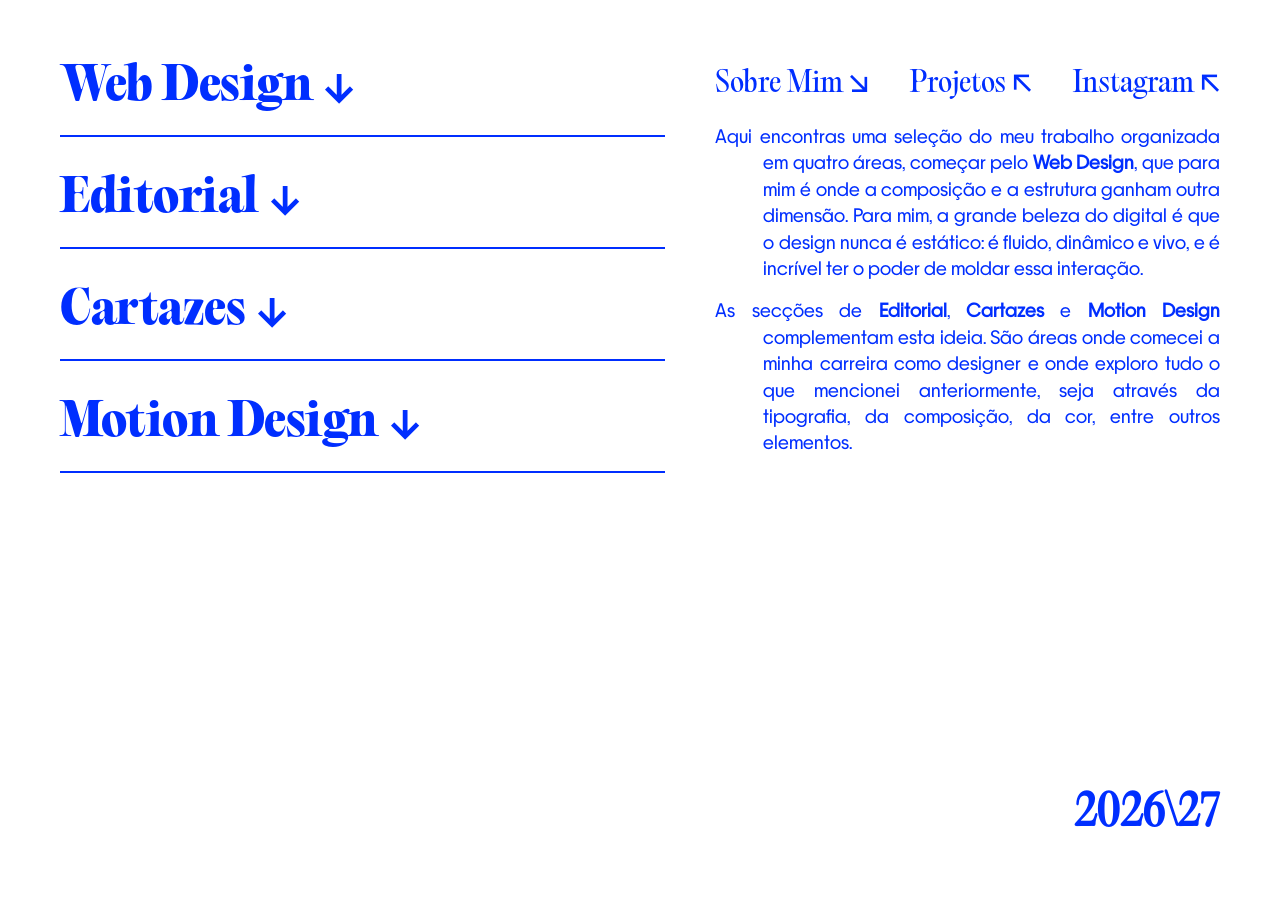
==== commit 654b76e8: "estrutura do site completa" ====
--- a/projetos.html
+++ b/projetos.html
@@ -24,7 +24,7 @@
                   id="site-url"
                   target="_blank"
                   class="visit-site-link"
-                  >Visita o Site ↗︎</a
+                  >visita o site</a
                 >
               </div>
 
@@ -37,32 +37,6 @@
                   ></iframe>
                 </div>
               </div>
-
-              <div class="drawer-controls-bar">
-                <button
-                  class="icon-btn back-btn"
-                  onclick="closeCategories()"
-                  title="Voltar às categorias"
-                >
-                  ←
-                </button>
-                <div class="arrow-navigation">
-                  <button
-                    class="icon-btn nav-btn"
-                    onclick="prevProject()"
-                    title="Anterior"
-                  >
-                    ←
-                  </button>
-                  <button
-                    class="icon-btn nav-btn"
-                    onclick="nextProject()"
-                    title="Seguinte"
-                  >
-                    →
-                  </button>
-                </div>
-              </div>
             </div>
           </div>
 
@@ -76,16 +50,6 @@
               <div class="placeholder-box">
                 <p>Projetos de Editorial em breve.</p>
               </div>
-
-              <div class="drawer-controls-bar">
-                <button
-                  class="icon-btn back-btn"
-                  onclick="closeCategories()"
-                  title="Voltar às categorias"
-                >
-                  ←
-                </button>
-              </div>
             </div>
           </div>
 
@@ -158,16 +122,6 @@
                   onclick="openFullscreenImage(11)"
                 />
               </div>
-
-              <div class="drawer-controls-bar">
-                <button
-                  class="icon-btn back-btn"
-                  onclick="closeCategories()"
-                  title="Voltar às categorias"
-                >
-                  ←
-                </button>
-              </div>
             </div>
           </div>
 
@@ -180,16 +134,6 @@
             <div class="project-drawer">
               <div class="placeholder-box">
                 <p>Projetos de Motion Design em breve.</p>
-              </div>
-
-              <div class="drawer-controls-bar">
-                <button
-                  class="icon-btn back-btn"
-                  onclick="closeCategories()"
-                  title="Voltar às categorias"
-                >
-                  ←
-                </button>
               </div>
             </div>
           </div>
@@ -217,14 +161,15 @@
             <div id="default-info" class="info-block">
               <p class="bio-text">
                 Aqui encontras uma seleção do meu trabalho organizada em quatro
-                áreas, começar pelo **Web Design**, que para mim é onde a
-                composição e a estrutura ganham outra dimensão. Para mim, a
-                grande beleza do digital é que o design nunca é estático: é
+                áreas, começar pelo <strong>Web Design</strong>, que para mim é
+                onde a composição e a estrutura ganham outra dimensão. Para mim,
+                a grande beleza do digital é que o design nunca é estático: é
                 fluido, dinâmico e vivo, e é incrível ter o poder de moldar essa
                 interação.
               </p>
               <p class="bio-text">
-                As secções de **Editorial**, **Cartazes** e **Motion Design**
+                As secções de <strong>Editorial</strong>,
+                <strong>Cartazes</strong> e <strong>Motion Design</strong>
                 complementam esta ideia. São áreas onde comecei a minha carreira
                 como designer e onde exploro tudo o que mencionei anteriormente,
                 seja através da tipografia, da composição, da cor, entre outros
@@ -236,6 +181,37 @@
               <div class="project-meta">
                 <p class="project-note" id="project-note"></p>
                 <p class="project-caption" id="project-caption"></p>
+              </div>
+
+              <div class="drawer-controls-bar">
+                <button
+                  class="icon-btn back-btn"
+                  onclick="closeCategories()"
+                  title="Voltar às categorias"
+                >
+                  ←
+                </button>
+
+                <div
+                  class="arrow-navigation"
+                  id="webdesign-arrows"
+                  style="display: none"
+                >
+                  <button
+                    class="icon-btn nav-btn"
+                    onclick="prevProject()"
+                    title="Anterior"
+                  >
+                    ←
+                  </button>
+                  <button
+                    class="icon-btn nav-btn"
+                    onclick="nextProject()"
+                    title="Seguinte"
+                  >
+                    →
+                  </button>
+                </div>
               </div>
             </div>
           </article>
--- a/src/styles/styles.css
+++ b/src/styles/styles.css
@@ -57,28 +57,25 @@
   display: grid;
   grid-template-columns: 1.2fr 1fr;
   column-gap: 50px;
-  align-items: start;
+  align-items: stretch;
   min-height: 100vh;
   padding: 60px;
 }
 
 .main-content {
-  display: flex;
-  justify-content: flex-start;
-  align-items: flex-start;
-  width: 100%;
-  min-height: calc(100vh - 120px);
+  display: block;
+  width: 100%;
+  height: calc(100vh - 120px);
   position: sticky;
   top: 60px;
 }
 
 .content-wrapper {
-  display: flex;
-  flex-direction: column;
-  justify-content: flex-start;
-  width: 100%;
-  height: 100%;
-  gap: 40px;
+  display: grid;
+  grid-template-rows: auto 1fr auto;
+  width: 100%;
+  height: 100%;
+  gap: 20px;
 }
 
 .navbar {
@@ -107,7 +104,7 @@
 .footer {
   text-align: right;
   width: 100%;
-  margin-top: 0;
+  margin-top: auto;
 }
 
 .year-bracket {
@@ -195,7 +192,7 @@
   color: #002eff;
   min-height: 100vh;
   overflow-x: hidden;
-  overflow-y: auto;
+  overflow-y: hidden;
 }
 
 body.projects-page ::selection {
@@ -251,6 +248,7 @@
   flex-direction: column;
   border-bottom: none;
   margin-bottom: 0;
+  min-height: 0;
 }
 
 .category-link {
@@ -290,15 +288,17 @@
   justify-content: space-between;
   border-top: 2px solid #002eff;
   border-bottom: 2px solid #002eff;
-  padding: 15px 0;
+  padding: 20px 0;
+  min-height: 0;
 }
 
 .drawer-header {
   display: flex;
-  justify-content: flex-end;
+  justify-content: center;
   align-items: center;
   width: 100%;
   padding-bottom: 10px;
+  flex: 0 0 auto;
 }
 
 .visit-site-link {
@@ -306,7 +306,8 @@
   font-weight: 200;
   color: #002eff;
   text-decoration: none;
-  font-size: 1.1rem;
+  font-size: 1.4rem;
+  text-transform: lowercase;
   transition: opacity 0.2s ease;
 }
 
@@ -323,20 +324,33 @@
 
 .project-preview-container {
   display: flex;
-  flex-direction: column;
-  justify-content: center;
+  justify-content: center;
+  align-items: center;
   width: 100%;
   flex: 1;
+  min-height: 0;
+  overflow: hidden;
+  padding: 10px 0;
 }
 
 .iframe-wrapper {
-  width: 100%;
-  aspect-ratio: 16 / 9;
   position: relative;
+  width: 100%;
+  max-width: 100%;
+  aspect-ratio: 16 / 10;
+  max-height: 100%;
+  display: flex;
+  justify-content: center;
+  align-items: center;
   overflow: hidden;
-  border: 1px solid #002eff;
-  border-radius: 4px;
-  background-color: #ffffff;
+  border: none;
+  background-color: transparent;
+}
+
+.iframe-wrapper img {
+  width: 100%;
+  height: 100%;
+  object-fit: contain;
 }
 
 .iframe-wrapper iframe {
@@ -397,16 +411,42 @@
   min-height: 40px;
 }
 
+.projects-section {
+  display: grid;
+  grid-template-rows: 1fr auto;
+  height: 100%;
+  width: 100%;
+  overflow: hidden;
+}
+
+.info-block {
+  display: flex;
+  flex-direction: column;
+  gap: 16px;
+  overflow-y: auto;
+}
+
+#project-info {
+  display: grid;
+  grid-template-rows: 1fr auto;
+  height: 100%;
+  width: 100%;
+}
+
 .drawer-controls-bar {
-  display: flex;
-  justify-content: space-between;
-  align-items: center;
-  width: 100%;
-  padding-top: 15px;
+  grid-row: 2;
+  display: flex !important;
+  flex-direction: row !important;
+  justify-content: space-between !important;
+  align-items: center !important;
+  width: 100%;
+  padding-top: 20px;
+  background-color: transparent;
 }
 
 .arrow-navigation {
-  display: flex;
+  display: flex !important;
+  flex-direction: row !important;
   gap: 10px;
 }
 
@@ -434,20 +474,6 @@
 
 .icon-btn:active {
   transform: scale(0.94);
-}
-
-.projects-section {
-  display: flex;
-  flex-direction: column;
-  width: 100%;
-  height: 100%;
-}
-
-.info-block {
-  min-height: 200px;
-  display: flex;
-  flex-direction: column;
-  gap: 16px;
 }
 
 body.projects-page .bio-text,
@@ -550,6 +576,10 @@
   right: 40px;
 }
 
+body.projects-page:has(.categories-list.has-open) .footer {
+  display: none;
+}
+
 @media (max-width: 768px) {
   body.home-page,
   body.projects-page {
@@ -580,6 +610,18 @@
     height: auto;
     min-height: auto;
     margin-top: 20px;
+  }
+
+  .content-wrapper {
+    display: flex;
+    flex-direction: column;
+    min-height: auto;
+  }
+
+  .projects-section,
+  #project-info {
+    display: flex !important;
+    flex-direction: column;
   }
 
   .nav-link {
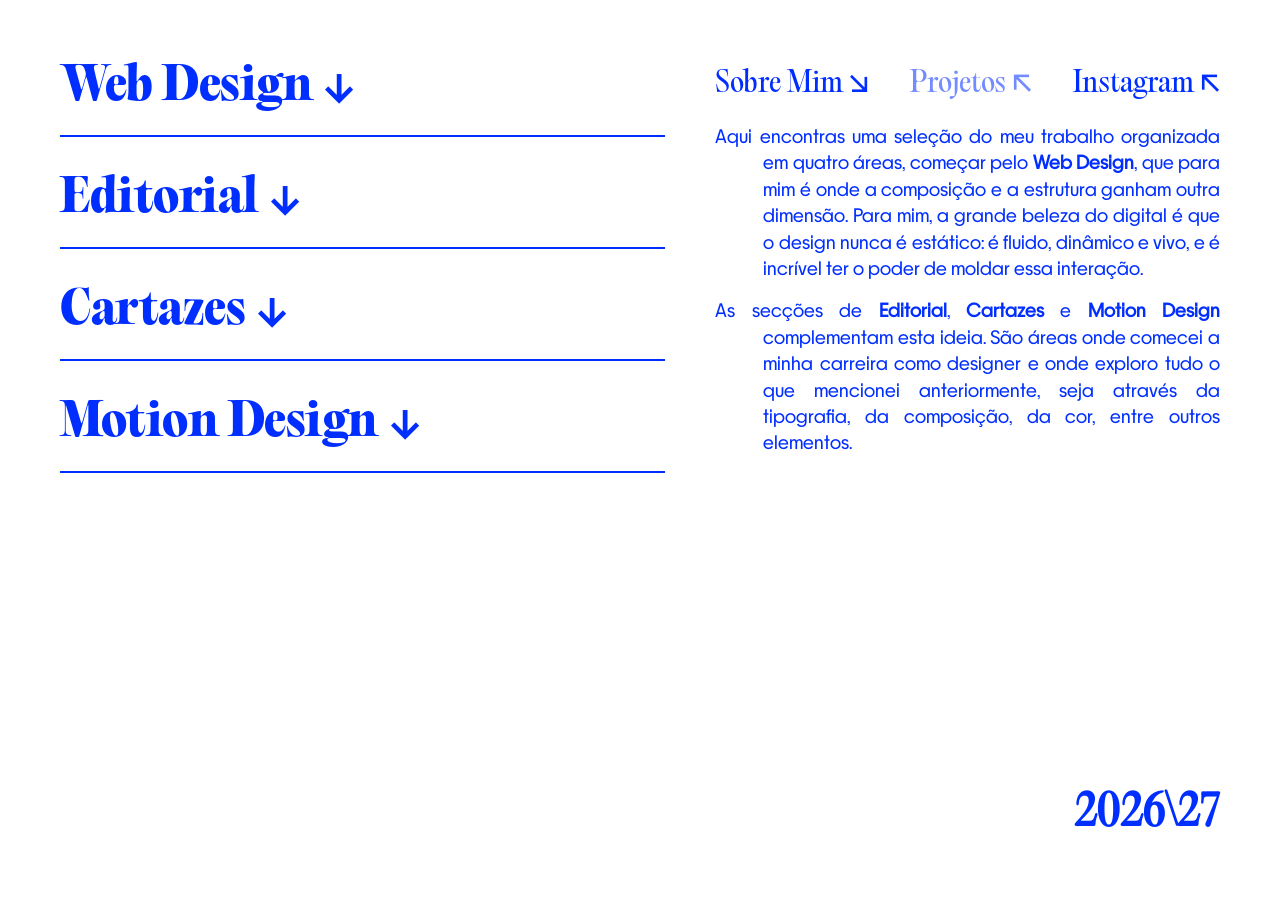
==== commit 77d55c86: "minor fixes" ====
--- a/projetos.html
+++ b/projetos.html
@@ -23,6 +23,7 @@
                   href="#"
                   id="site-url"
                   target="_blank"
+                  rel="noopener noreferrer"
                   class="visit-site-link"
                   >visita o site</a
                 >
@@ -34,6 +35,7 @@
                     id="project-iframe"
                     src=""
                     title="Preview Web Design"
+                    loading="lazy"
                   ></iframe>
                 </div>
               </div>
@@ -46,9 +48,164 @@
               <span class="arrow-down">↓</span>
             </button>
 
-            <div class="project-drawer">
-              <div class="placeholder-box">
-                <p>Projetos de Editorial em breve.</p>
+            <div class="project-drawer posters-drawer">
+              <div
+                class="posters-scroll-container editorial-scroll-container"
+                id="editorial-scroll-strike"
+                style="display: flex"
+              >
+                <img
+                  src="src/assets/projects/editorial/strike/1.png"
+                  alt="Strike 1"
+                  loading="lazy"
+                  onclick="openFullscreenEditorialImage('strike', 0)"
+                />
+                <img
+                  src="src/assets/projects/editorial/strike/2.png"
+                  alt="Strike 2"
+                  loading="lazy"
+                  onclick="openFullscreenEditorialImage('strike', 1)"
+                />
+                <img
+                  src="src/assets/projects/editorial/strike/3.png"
+                  alt="Strike 3"
+                  loading="lazy"
+                  onclick="openFullscreenEditorialImage('strike', 2)"
+                />
+                <img
+                  src="src/assets/projects/editorial/strike/4.png"
+                  alt="Strike 4"
+                  loading="lazy"
+                  onclick="openFullscreenEditorialImage('strike', 3)"
+                />
+                <img
+                  src="src/assets/projects/editorial/strike/5.png"
+                  alt="Strike 5"
+                  loading="lazy"
+                  onclick="openFullscreenEditorialImage('strike', 4)"
+                />
+                <img
+                  src="src/assets/projects/editorial/strike/6.png"
+                  alt="Strike 6"
+                  loading="lazy"
+                  onclick="openFullscreenEditorialImage('strike', 5)"
+                />
+                <img
+                  src="src/assets/projects/editorial/strike/7.png"
+                  alt="Strike 7"
+                  loading="lazy"
+                  onclick="openFullscreenEditorialImage('strike', 6)"
+                />
+                <img
+                  src="src/assets/projects/editorial/strike/8.png"
+                  alt="Strike 8"
+                  loading="lazy"
+                  onclick="openFullscreenEditorialImage('strike', 7)"
+                />
+                <img
+                  src="src/assets/projects/editorial/strike/9.png"
+                  alt="Strike 9"
+                  loading="lazy"
+                  onclick="openFullscreenEditorialImage('strike', 8)"
+                />
+                <img
+                  src="src/assets/projects/editorial/strike/10.png"
+                  alt="Strike 10"
+                  loading="lazy"
+                  onclick="openFullscreenEditorialImage('strike', 9)"
+                />
+              </div>
+
+              <div
+                class="posters-scroll-container editorial-scroll-container"
+                id="editorial-scroll-torsos"
+                style="display: none"
+              >
+                <img
+                  src="src/assets/projects/editorial/yorgos/1.png"
+                  alt="Yorgos 1"
+                  loading="lazy"
+                  onclick="openFullscreenEditorialImage('yorgos', 0)"
+                />
+                <img
+                  src="src/assets/projects/editorial/yorgos/2.png"
+                  alt="Yorgos 2"
+                  loading="lazy"
+                  onclick="openFullscreenEditorialImage('yorgos', 1)"
+                />
+                <img
+                  src="src/assets/projects/editorial/yorgos/3.png"
+                  alt="Yorgos 3"
+                  loading="lazy"
+                  onclick="openFullscreenEditorialImage('yorgos', 2)"
+                />
+                <img
+                  src="src/assets/projects/editorial/yorgos/4.png"
+                  alt="Yorgos 4"
+                  loading="lazy"
+                  onclick="openFullscreenEditorialImage('yorgos', 3)"
+                />
+                <img
+                  src="src/assets/projects/editorial/yorgos/5.png"
+                  alt="Yorgos 5"
+                  loading="lazy"
+                  onclick="openFullscreenEditorialImage('yorgos', 4)"
+                />
+              </div>
+
+              <div
+                class="posters-scroll-container editorial-scroll-container"
+                id="editorial-scroll-180"
+                style="display: none"
+              >
+                <img
+                  src="src/assets/projects/editorial/180/1.png"
+                  alt="180 1"
+                  loading="lazy"
+                  onclick="openFullscreenEditorialImage('180', 0)"
+                />
+                <img
+                  src="src/assets/projects/editorial/180/2.png"
+                  alt="180 2"
+                  loading="lazy"
+                  onclick="openFullscreenEditorialImage('180', 1)"
+                />
+                <img
+                  src="src/assets/projects/editorial/180/3.png"
+                  alt="180 3"
+                  loading="lazy"
+                  onclick="openFullscreenEditorialImage('180', 2)"
+                />
+                <img
+                  src="src/assets/projects/editorial/180/4.png"
+                  alt="180 4"
+                  loading="lazy"
+                  onclick="openFullscreenEditorialImage('180', 3)"
+                />
+                <img
+                  src="src/assets/projects/editorial/180/5.png"
+                  alt="180 5"
+                  loading="lazy"
+                  onclick="openFullscreenEditorialImage('180', 4)"
+                />
+                <img
+                  src="src/assets/projects/editorial/180/6.png"
+                  alt="180 6"
+                  loading="lazy"
+                  onclick="openFullscreenEditorialImage('180', 5)"
+                />
+                <img
+                  src="src/assets/projects/editorial/180/7.png"
+                  alt="180 7"
+                  loading="lazy"
+                  onclick="openFullscreenEditorialImage('180', 6)"
+                />
+                <img
+                  src="src/assets/projects/editorial/180/8.png"
+                  alt="180 8"
+                  loading="lazy"
+                  onclick="openFullscreenEditorialImage('180', 7)"
+                />
               </div>
             </div>
           </div>
@@ -64,67 +221,78 @@
                 <img
                   src="src/assets/projects/cartazes/1.png"
                   alt="Cartaz 1"
+                  loading="lazy"
                   onclick="openFullscreenImage(0)"
                 />
                 <img
                   src="src/assets/projects/cartazes/2.png"
                   alt="Cartaz 2"
+                  loading="lazy"
                   onclick="openFullscreenImage(1)"
                 />
                 <img
                   src="src/assets/projects/cartazes/3.png"
                   alt="Cartaz 3"
+                  loading="lazy"
                   onclick="openFullscreenImage(2)"
                 />
                 <img
                   src="src/assets/projects/cartazes/4.png"
                   alt="Cartaz 4"
+                  loading="lazy"
                   onclick="openFullscreenImage(3)"
                 />
                 <img
                   src="src/assets/projects/cartazes/5.png"
                   alt="Cartaz 5"
+                  loading="lazy"
                   onclick="openFullscreenImage(4)"
                 />
                 <img
                   src="src/assets/projects/cartazes/6.png"
                   alt="Cartaz 6"
+                  loading="lazy"
                   onclick="openFullscreenImage(5)"
                 />
                 <img
                   src="src/assets/projects/cartazes/7.png"
                   alt="Cartaz 7"
+                  loading="lazy"
                   onclick="openFullscreenImage(6)"
                 />
                 <img
                   src="src/assets/projects/cartazes/8.png"
                   alt="Cartaz 8"
+                  loading="lazy"
                   onclick="openFullscreenImage(7)"
                 />
                 <img
                   src="src/assets/projects/cartazes/9.jpg"
                   alt="Cartaz 9"
+                  loading="lazy"
                   onclick="openFullscreenImage(8)"
                 />
                 <img
                   src="src/assets/projects/cartazes/10.png"
                   alt="Cartaz 10"
+                  loading="lazy"
                   onclick="openFullscreenImage(9)"
                 />
                 <img
                   src="src/assets/projects/cartazes/11.png"
                   alt="Cartaz 11"
+                  loading="lazy"
                   onclick="openFullscreenImage(10)"
                 />
                 <img
                   src="src/assets/projects/cartazes/12.png"
                   alt="Cartaz 12"
+                  loading="lazy"
                   onclick="openFullscreenImage(11)"
                 />
               </div>
             </div>
           </div>
-
           <div class="category-item" id="cat-motion">
             <button class="category-link" onclick="toggleCategory('motion')">
               <span>Motion Design</span>
@@ -132,8 +300,55 @@
             </button>
 
             <div class="project-drawer">
-              <div class="placeholder-box">
-                <p>Projetos de Motion Design em breve.</p>
+              <div class="motion-scroll-container" id="motion-scroll">
+                <div class="iframe-wrapper motion-video-wrapper">
+                  <iframe
+                    src="https://www.youtube.com/embed/OJ5r-n3O3Fg"
+                    title="Motion Design Video"
+                    loading="lazy"
+                    allow="
+                      accelerometer;
+                      autoplay;
+                      clipboard-write;
+                      encrypted-media;
+                      gyroscope;
+                      picture-in-picture;
+                    "
+                    allowfullscreen
+                  ></iframe>
+                </div>
+                <div class="motion-images-group">
+                  <img
+                    src="src/assets/projects/overfeed/1.jpg"
+                    alt="Overfeed 1"
+                    loading="lazy"
+                    onclick="openFullscreenMotionImage(0)"
+                  />
+                  <img
+                    src="src/assets/projects/overfeed/2.jpg"
+                    alt="Overfeed 2"
+                    loading="lazy"
+                    onclick="openFullscreenMotionImage(1)"
+                  />
+                  <img
+                    src="src/assets/projects/overfeed/3.jpg"
+                    alt="Overfeed 3"
+                    loading="lazy"
+                    onclick="openFullscreenMotionImage(2)"
+                  />
+                  <img
+                    src="src/assets/projects/overfeed/4.jpg"
+                    alt="Overfeed 4"
+                    loading="lazy"
+                    onclick="openFullscreenMotionImage(3)"
+                  />
+                  <img
+                    src="src/assets/projects/overfeed/5.jpg"
+                    alt="Overfeed 5"
+                    loading="lazy"
+                    onclick="openFullscreenMotionImage(4)"
+                  />
+                </div>
               </div>
             </div>
           </div>
@@ -146,12 +361,13 @@
             <a href="index.html" class="nav-link"
               >Sobre Mim <span class="nav-arrow">&#x2198;</span></a
             >
-            <a href="projetos.html" class="nav-link"
-              >Projetos <span class="nav-arrow">&#x2196;</span></a
-            >
+            <a href="projetos.html" class="nav-link active">
+              Projetos <span class="nav-arrow">&#x2196;</span>
+            </a>
             <a
               href="https://www.instagram.com/in__tiime/"
               target="_blank"
+              rel="noopener noreferrer"
               class="nav-link"
               >Instagram <span class="nav-arrow">&#x2196;</span></a
             >
@@ -195,6 +411,27 @@
                 <div
                   class="arrow-navigation"
                   id="webdesign-arrows"
+                  style="display: none"
+                >
+                  <button
+                    class="icon-btn nav-btn"
+                    onclick="prevProject()"
+                    title="Anterior"
+                  >
+                    ←
+                  </button>
+                  <button
+                    class="icon-btn nav-btn"
+                    onclick="nextProject()"
+                    title="Seguinte"
+                  >
+                    →
+                  </button>
+                </div>
+
+                <div
+                  class="arrow-navigation"
+                  id="editorial-arrows"
                   style="display: none"
                 >
                   <button
--- a/src/styles/styles.css
+++ b/src/styles/styles.css
@@ -89,16 +89,18 @@
   font-family: "PPEditorialOld", serif;
   font-size: 1.8rem;
   font-weight: 400;
-  transition: opacity 0.2s ease;
+  transition: opacity 0.25s ease;
 }
 
 .nav-link:hover {
   opacity: 0.7;
 }
 
+.nav-link.active,
 .active-link {
-  opacity: 0.55;
-  pointer-events: none;
+  opacity: 0.55 !important;
+  pointer-events: none !important;
+  cursor: default !important;
 }
 
 .footer {
@@ -308,11 +310,11 @@
   text-decoration: none;
   font-size: 1.4rem;
   text-transform: lowercase;
-  transition: opacity 0.2s ease;
+  transition: opacity 0.25s ease;
 }
 
 .visit-site-link:hover {
-  opacity: 0.6;
+  opacity: 0.65;
 }
 
 .placeholder-box {
@@ -365,7 +367,8 @@
   pointer-events: auto;
 }
 
-.posters-scroll-container {
+.posters-scroll-container,
+.motion-scroll-container {
   display: flex;
   flex-direction: column;
   align-items: center;
@@ -378,8 +381,15 @@
   margin: 10px 0;
 }
 
-.posters-scroll-container img {
+.posters-scroll-container > *,
+.motion-scroll-container > * {
   direction: ltr;
+  flex-shrink: 0;
+  width: 100%;
+}
+
+.posters-scroll-container img,
+.motion-images-group img {
   width: auto;
   max-width: 100%;
   height: auto;
@@ -387,22 +397,29 @@
   object-fit: contain;
   cursor: pointer;
   flex-shrink: 0;
-  transition: transform 0.2s ease;
-}
-
-.posters-scroll-container img:hover {
-  transform: scale(1.02);
-}
-
-.posters-scroll-container::-webkit-scrollbar {
+  transition:
+    opacity 0.3s ease,
+    transform 0.3s ease;
+}
+
+.posters-scroll-container img:hover,
+.motion-images-group img:hover {
+  opacity: 0.88;
+  transform: translateY(-2px);
+}
+
+.posters-scroll-container::-webkit-scrollbar,
+.motion-scroll-container::-webkit-scrollbar {
   width: 16px;
 }
 
-.posters-scroll-container::-webkit-scrollbar-track {
+.posters-scroll-container::-webkit-scrollbar-track,
+.motion-scroll-container::-webkit-scrollbar-track {
   background: transparent;
 }
 
-.posters-scroll-container::-webkit-scrollbar-thumb {
+.posters-scroll-container::-webkit-scrollbar-thumb,
+.motion-scroll-container::-webkit-scrollbar-thumb {
   background-image: url("../../src/assets/images/scrollbar.svg");
   background-repeat: no-repeat;
   background-position: center;
@@ -435,18 +452,18 @@
 
 .drawer-controls-bar {
   grid-row: 2;
-  display: flex !important;
-  flex-direction: row !important;
-  justify-content: space-between !important;
-  align-items: center !important;
+  display: flex;
+  flex-direction: row;
+  justify-content: space-between;
+  align-items: center;
   width: 100%;
   padding-top: 20px;
   background-color: transparent;
 }
 
 .arrow-navigation {
-  display: flex !important;
-  flex-direction: row !important;
+  display: flex;
+  flex-direction: row;
   gap: 10px;
 }
 
@@ -463,17 +480,19 @@
   font-size: 1.2rem;
   cursor: pointer;
   transition:
-    transform 0.15s ease,
-    background-color 0.15s ease;
+    opacity 0.25s ease,
+    background-color 0.25s ease,
+    transform 0.25s ease;
 }
 
 .icon-btn:hover {
   background-color: #0022bd;
-  transform: scale(1.08);
+  opacity: 0.9;
+  transform: scale(1.04);
 }
 
 .icon-btn:active {
-  transform: scale(0.94);
+  transform: scale(0.96);
 }
 
 body.projects-page .bio-text,
@@ -540,6 +559,14 @@
   justify-content: center;
   align-items: center;
   font-family: "PPFrama", sans-serif !important;
+  transition:
+    opacity 0.25s ease,
+    transform 0.25s ease;
+}
+
+.fullscreen-close-btn:hover {
+  opacity: 0.85;
+  transform: scale(1.04);
 }
 
 .fullscreen-nav-btn {
@@ -559,13 +586,15 @@
   justify-content: center;
   align-items: center;
   transition:
-    transform 0.15s ease,
-    background-color 0.15s ease;
+    opacity 0.25s ease,
+    background-color 0.25s ease,
+    transform 0.25s ease;
 }
 
 .fullscreen-nav-btn:hover {
   background-color: #0022bd;
-  transform: translateY(-50%) scale(1.08);
+  opacity: 0.9;
+  transform: translateY(-50%) scale(1.04);
 }
 
 .fullscreen-nav-btn.prev-btn {
@@ -578,6 +607,53 @@
 
 body.projects-page:has(.categories-list.has-open) .footer {
   display: none;
+}
+
+.motion-video-wrapper {
+  width: 100%;
+  aspect-ratio: 16 / 10;
+}
+
+.motion-images-group {
+  display: flex;
+  flex-direction: column;
+  align-items: center;
+  gap: 35px;
+  width: 100%;
+}
+
+.motion-images-group img {
+  width: auto;
+  max-width: 100%;
+  height: auto;
+  max-height: 100%;
+  object-fit: contain;
+  cursor: pointer;
+  transition:
+    opacity 0.3s ease,
+    transform 0.3s ease;
+}
+
+.motion-images-group img:hover {
+  opacity: 0.88;
+  transform: translateY(-2px);
+}
+
+.motion-scroll-container::-webkit-scrollbar {
+  width: 16px;
+}
+
+.motion-scroll-container::-webkit-scrollbar-track {
+  background: transparent;
+}
+
+.motion-scroll-container::-webkit-scrollbar-thumb {
+  background-image: url("../../src/assets/images/scrollbar.svg");
+  background-repeat: no-repeat;
+  background-position: center;
+  background-size: contain;
+  background-color: transparent;
+  min-height: 40px;
 }
 
 @media (max-width: 768px) {
